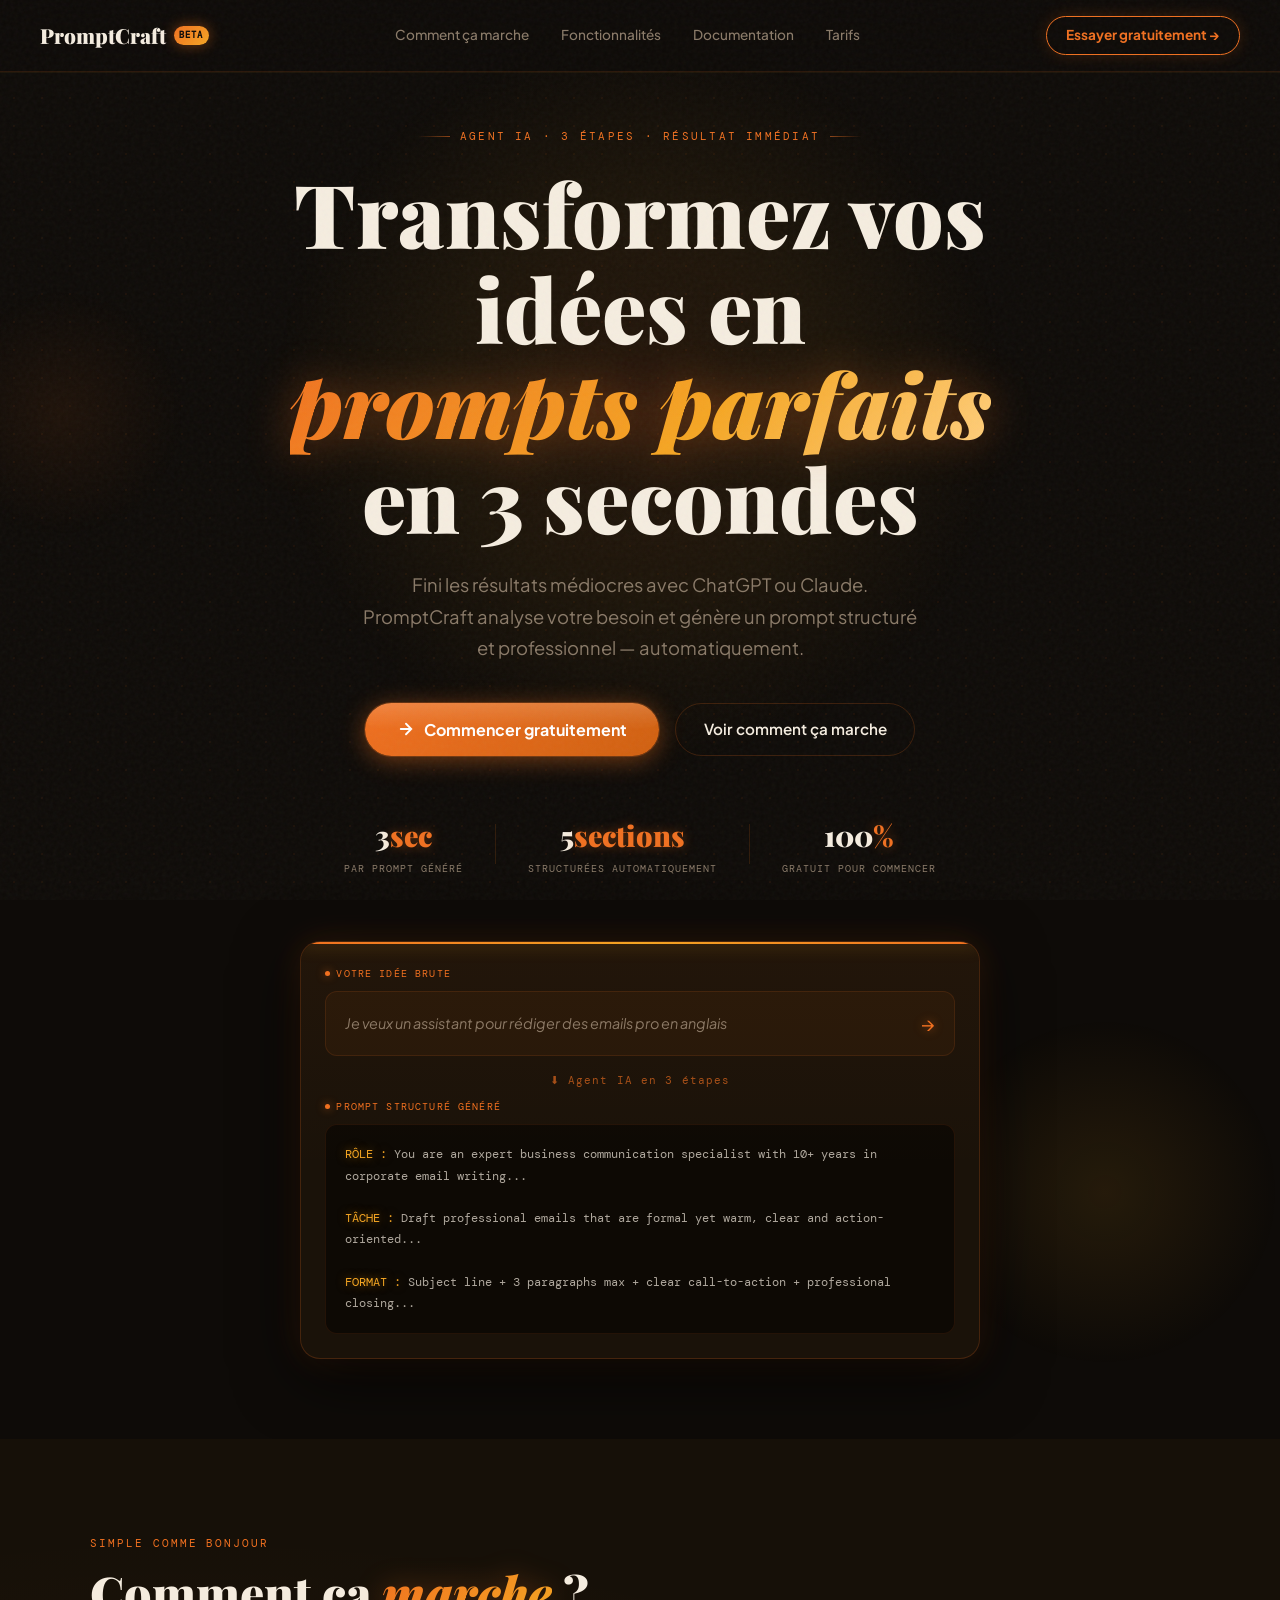
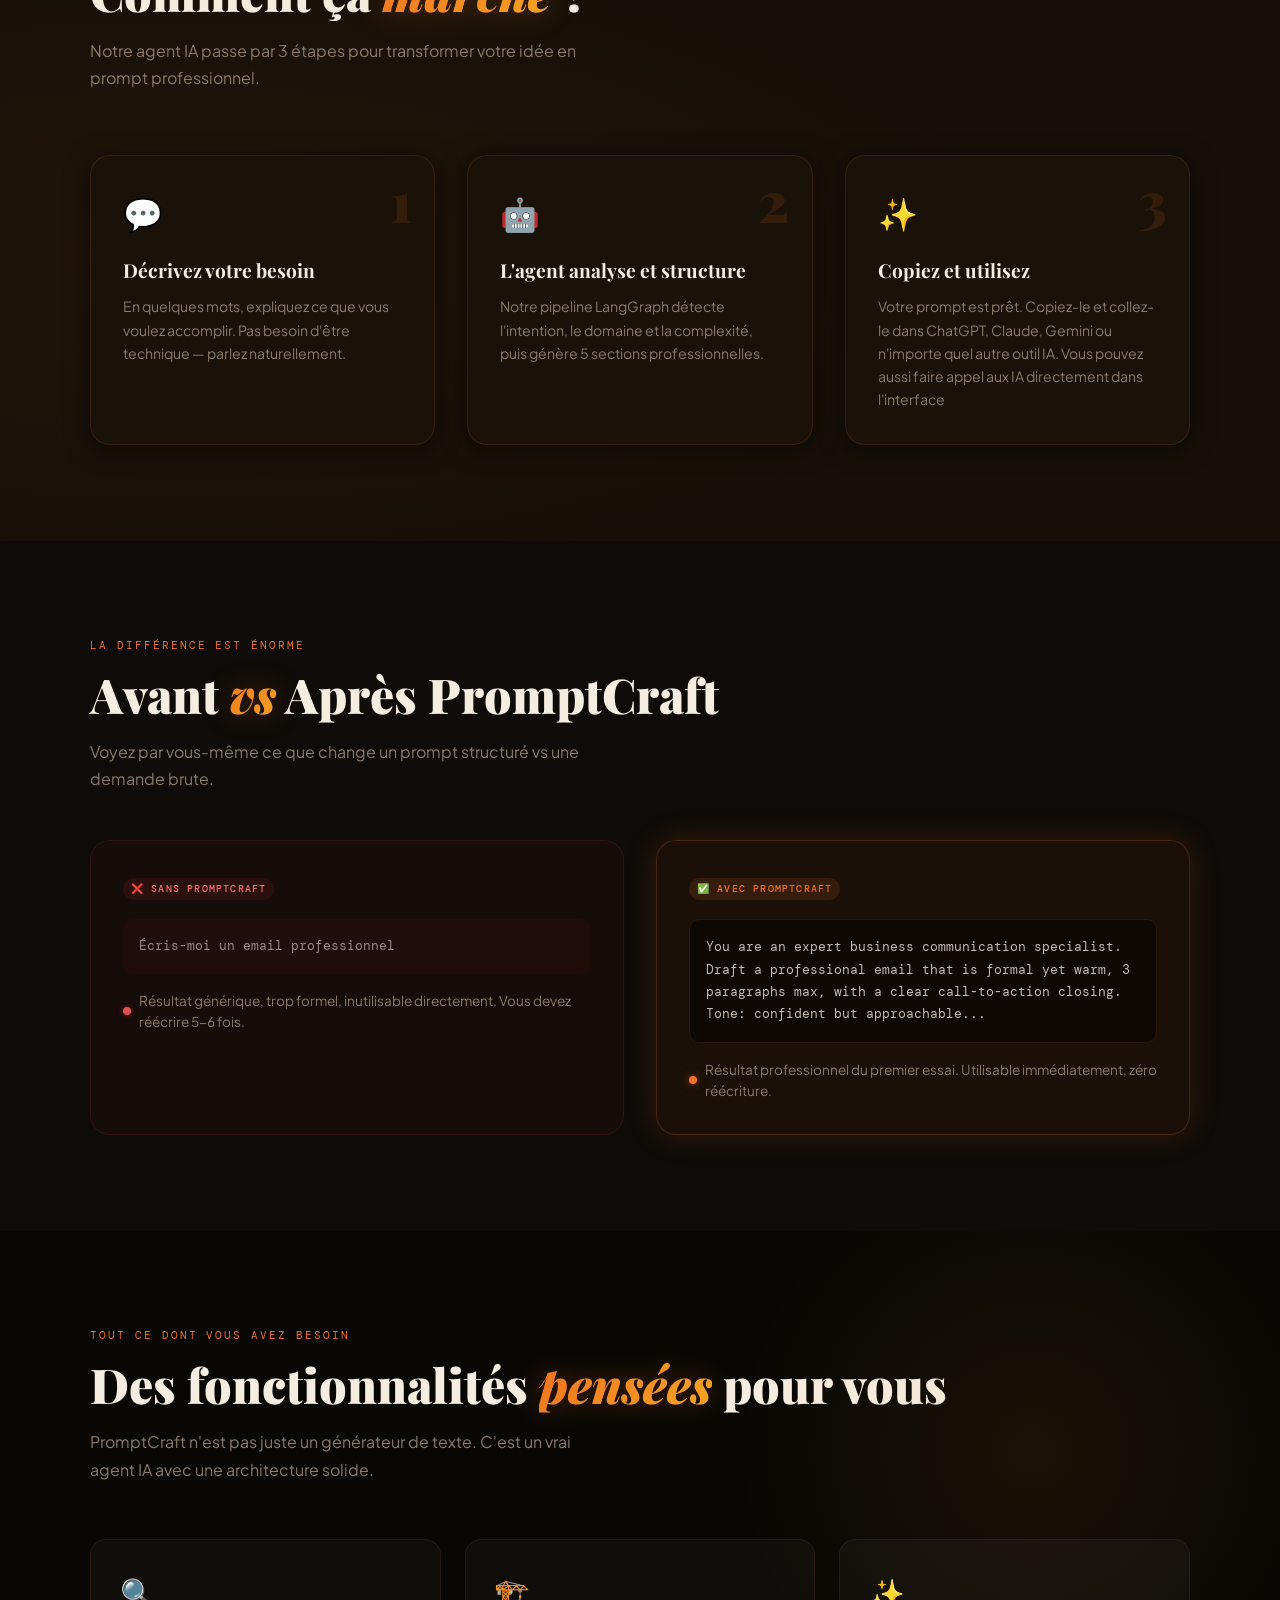
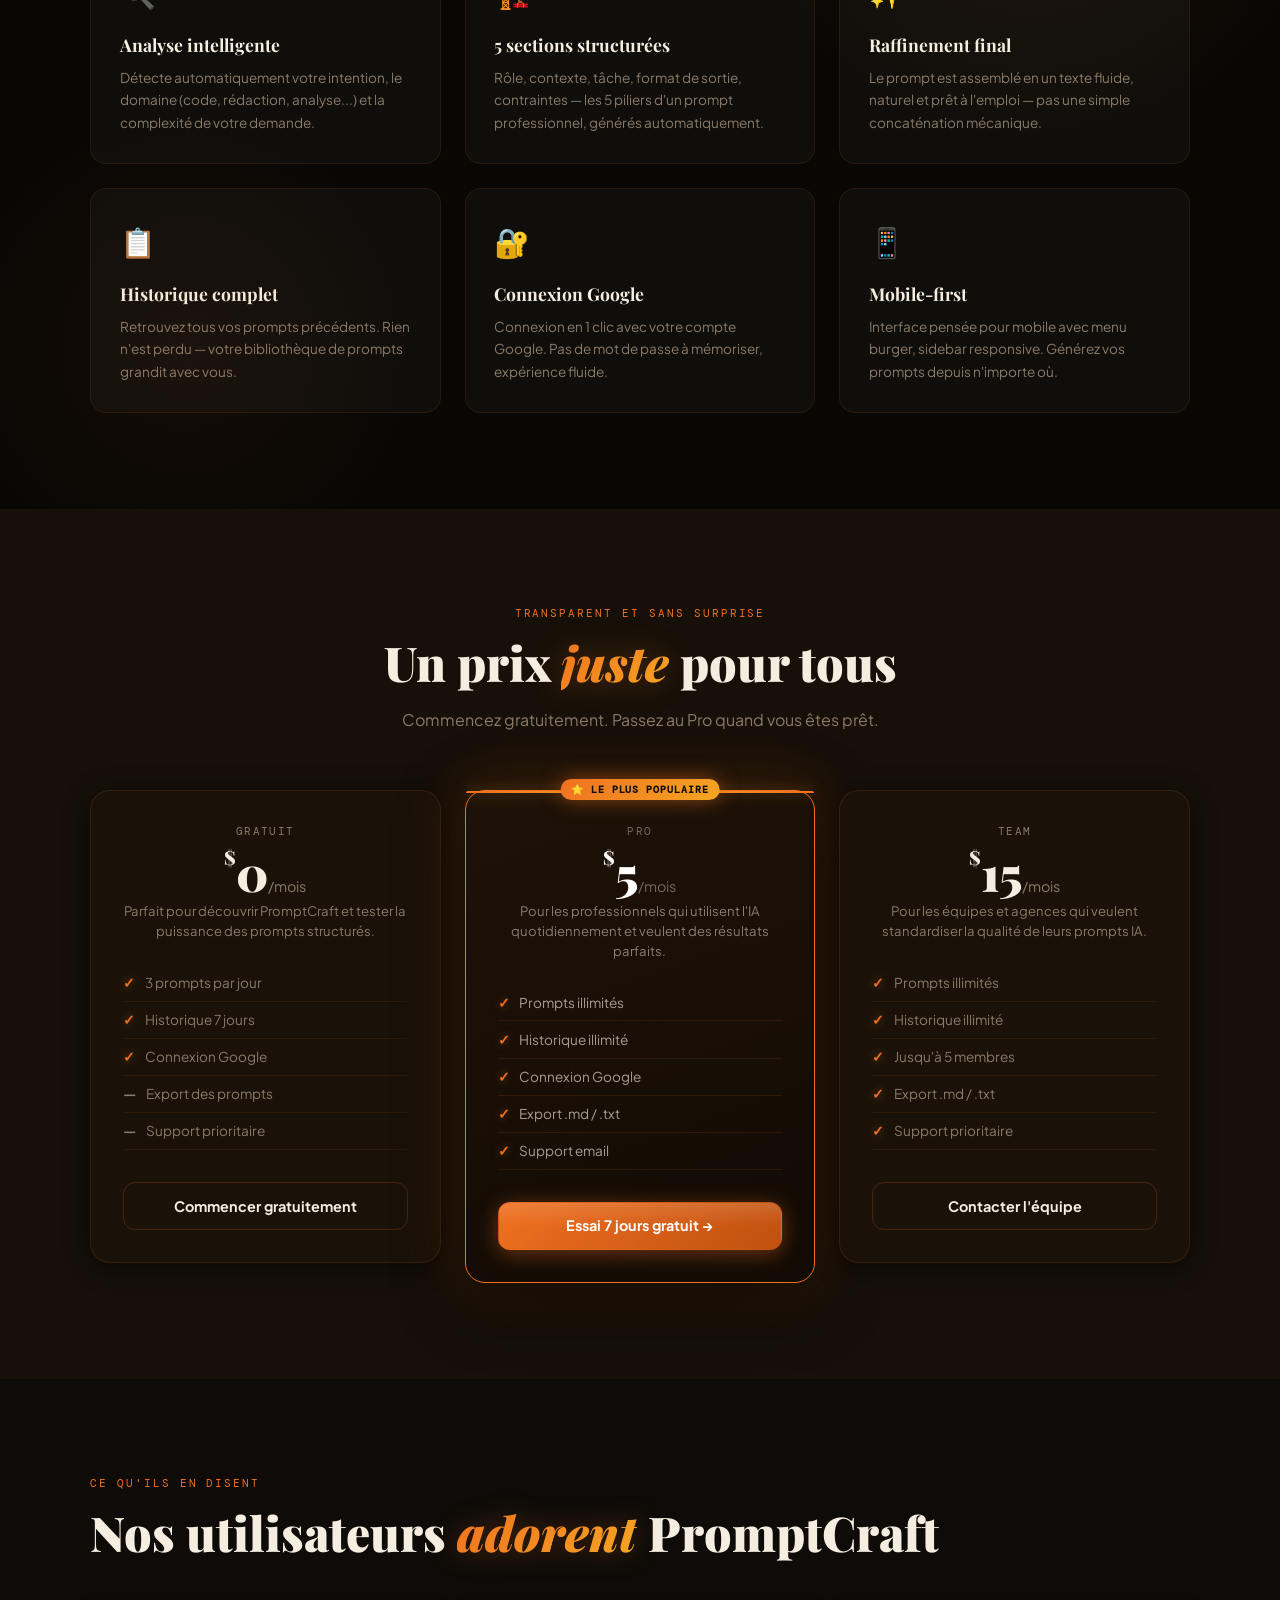
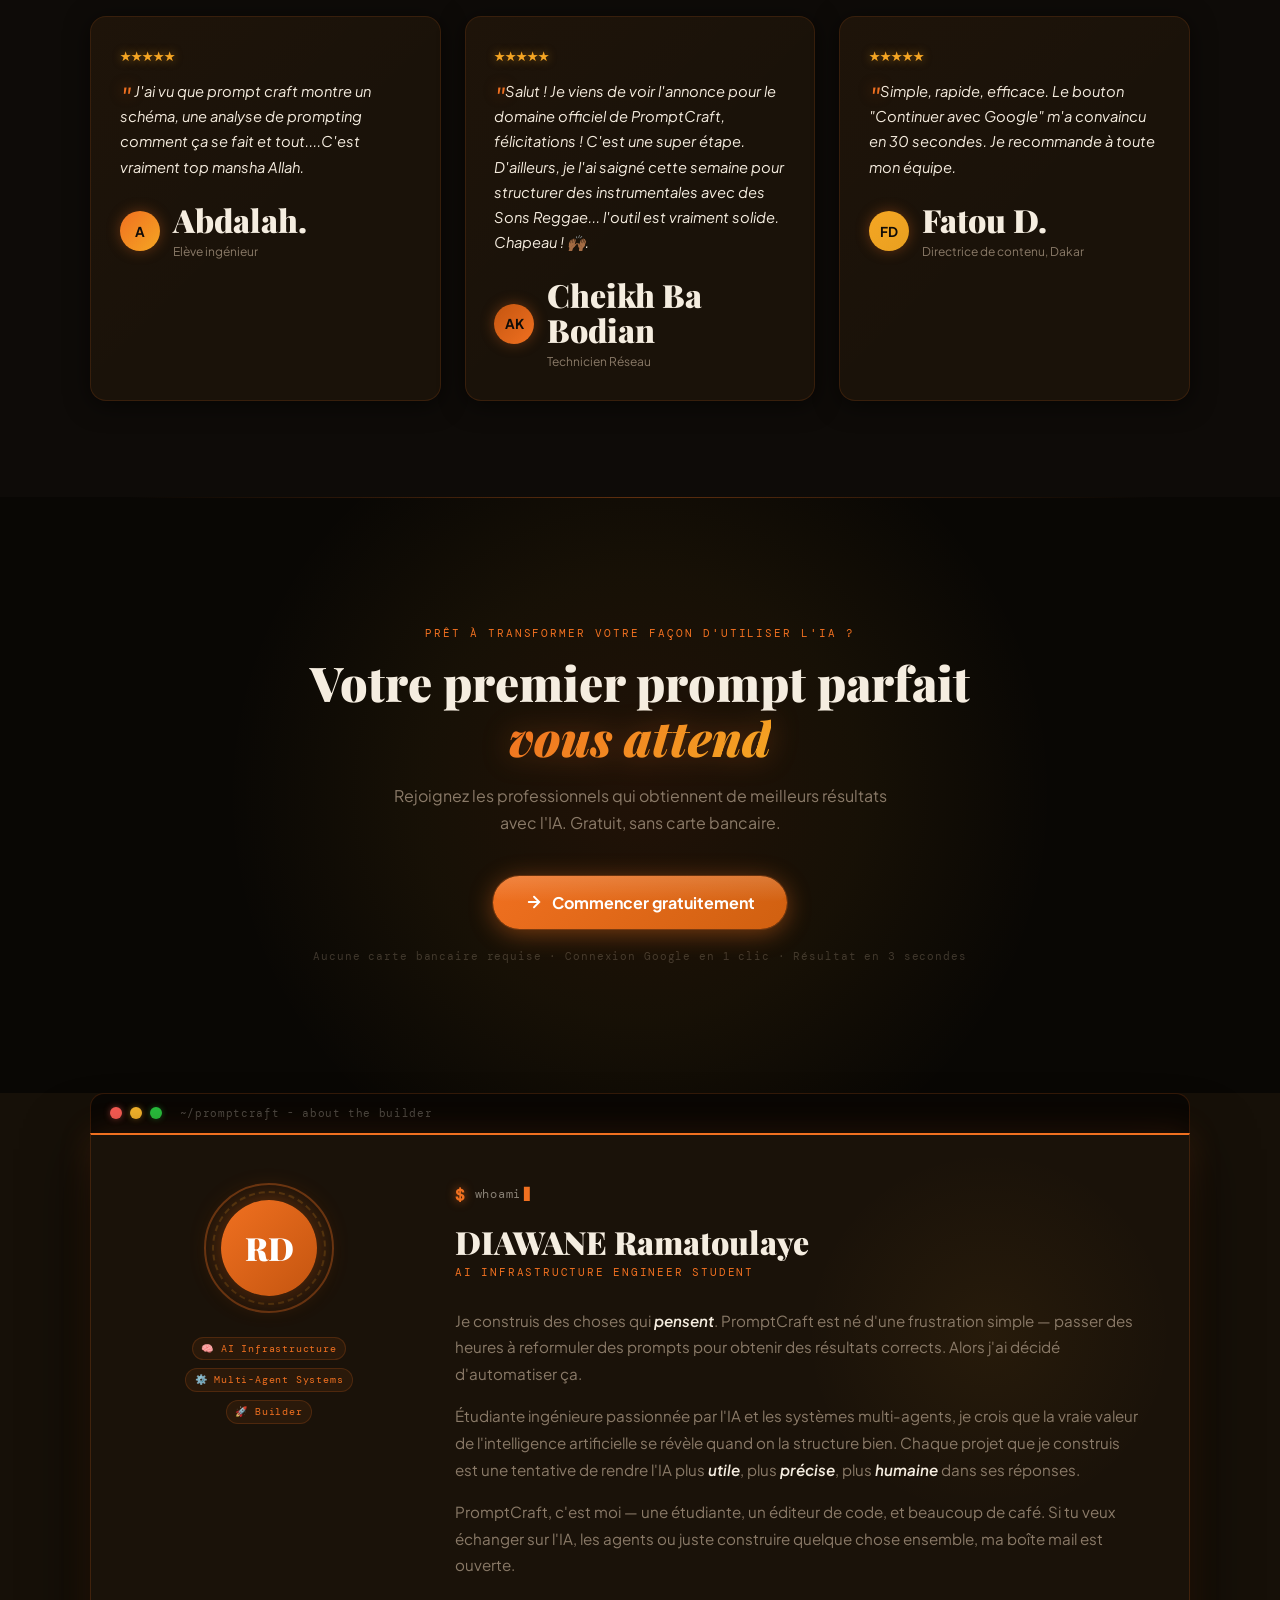
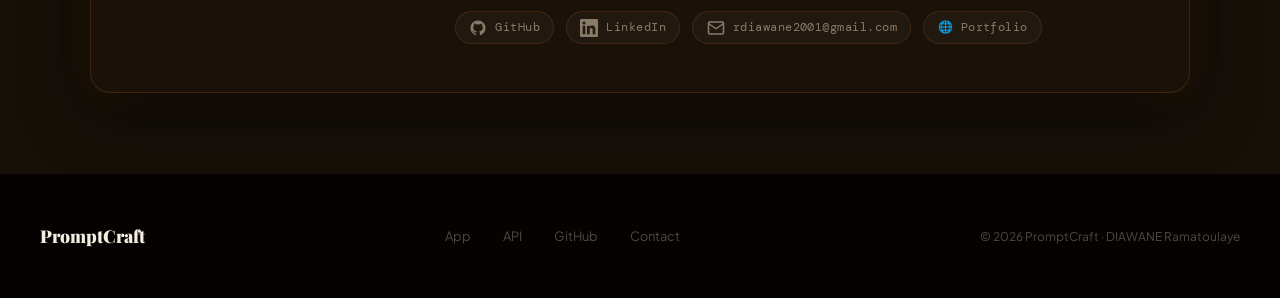
==== index.html @ fde4e548 "fix the bug" ====
<!DOCTYPE html>
<html lang="fr">
<head>
<meta charset="UTF-8">
<meta name="viewport" content="width=device-width, initial-scale=1.0">
<title>PromptCraft — Transformez vos idées en prompts parfaits</title>
<meta name="description" content="PromptCraft génère des prompts structurés et professionnels en 3 secondes. Fini les résultats médiocres avec l'IA.">
<link href="https://fonts.googleapis.com/css2?family=Playfair+Display:ital,wght@0,700;0,900;1,700&family=DM+Mono:wght@300;400;500&family=Plus+Jakarta+Sans:wght@400;500;600;700&display=swap" rel="stylesheet">
  <link rel="stylesheet" href="style.css">

</head>
<body>

<!--  NAV  -->
<nav>
  <a href="#" class="nav-logo">PromptCraft <span class="badge">beta</span></a>
  <div class="nav-links">
    <a href="#comment">Comment ça marche</a>
    <a href="#fonctionnalites">Fonctionnalités</a>
    <a href="#documentation">Documentation</a>
    <a href="#tarifs">Tarifs</a>
  </div>
  <a href="https://getpromptcraft.org" class="nav-cta" target="_blank">Essayer gratuitement →</a>
</nav>

<!-- HERO -->
<section class="hero">
  <div class="hero-orb"></div>
  <div class="hero-orb2"></div>
  <div class="hero-eyebrow">Agent IA · 3 étapes · Résultat immédiat</div>
  <h1>Transformez vos idées en<br><em>prompts parfaits</em><br>en 3 secondes</h1>
  <p class="hero-sub">Fini les résultats médiocres avec ChatGPT ou Claude. PromptCraft analyse votre besoin et génère un prompt structuré et professionnel — automatiquement.</p>
  <div class="hero-ctas">
    <a href="https://getpromptcraft.org" class="btn-primary" target="_blank">
      <svg viewBox="0 0 24 24" fill="none" stroke="currentColor" stroke-width="2.5" stroke-linecap="round"><path d="M5 12h14M12 5l7 7-7 7"/></svg>
      Commencer gratuitement
    </a>
    <a href="#comment" class="btn-secondary">Voir comment ça marche</a>
  </div>
  <div class="hero-stats">
    <div class="stat">
      <div class="stat-num">3<span>sec</span></div>
      <div class="stat-label">par prompt généré</div>
    </div>
    <div class="stat-divider"></div>
    <div class="stat">
      <div class="stat-num">5<span>sections</span></div>
      <div class="stat-label">structurées automatiquement</div>
    </div>
    <div class="stat-divider"></div>
    <div class="stat">
      <div class="stat-num">100<span>%</span></div>
      <div class="stat-label">gratuit pour commencer</div>
    </div>
  </div>
  <div class="hero-demo">
    <div class="demo-card">
      <div class="demo-label">Votre idée brute</div>
      <div class="demo-input">
        <span style="font-style:italic">Je veux un assistant pour rédiger des emails pro en anglais</span>
        <span style="color:var(--amber);font-size:1.2rem;text-shadow:0 0 10px rgba(240,112,32,.6)">→</span>
      </div>
      <div class="demo-arrow">⬇ Agent IA en 3 étapes</div>
      <div class="demo-label">Prompt structuré généré</div>
      <div class="demo-result">
        <span class="highlight">RÔLE :</span> You are an expert business communication specialist with 10+ years in corporate email writing...<br><br>
        <span class="highlight">TÂCHE :</span> Draft professional emails that are formal yet warm, clear and action-oriented...<br><br>
        <span class="highlight">FORMAT :</span> Subject line + 3 paragraphs max + clear call-to-action + professional closing...
      </div>
    </div>
  </div>
</section>

<!-- COMMENT ÇA MARCHE  -->
<section class="how-section" id="comment">
  <div class="container">
    <span class="section-eyebrow">Simple comme bonjour</span>
    <h2 class="section-title">Comment ça <em>marche</em> ?</h2>
    <p class="section-sub">Notre agent IA passe par 3 étapes pour transformer votre idée en prompt professionnel.</p>
    <div class="steps">
      <div class="step reveal">
        <div class="step-num">1</div>
        <div class="step-icon">💬</div>
        <div class="step-title">Décrivez votre besoin</div>
        <p class="step-desc">En quelques mots, expliquez ce que vous voulez accomplir. Pas besoin d'être technique — parlez naturellement.</p>
      </div>
      <div class="step reveal" style="transition-delay:.15s">
        <div class="step-num">2</div>
        <div class="step-icon">🤖</div>
        <div class="step-title">L'agent analyse et structure</div>
        <p class="step-desc">Notre pipeline LangGraph détecte l'intention, le domaine et la complexité, puis génère 5 sections professionnelles.</p>
      </div>
      <div class="step reveal" style="transition-delay:.3s">
        <div class="step-num">3</div>
        <div class="step-icon">✨</div>
        <div class="step-title">Copiez et utilisez</div>
        <p class="step-desc">Votre prompt est prêt. Copiez-le et collez-le dans ChatGPT, Claude, Gemini ou n'importe quel autre outil IA. Vous pouvez aussi faire appel aux IA directement dans l'interface</p>
      </div>
    </div>
  </div>
</section>

<!-- AVANT / APRÈS -->
<section class="compare-section">
  <div class="container">
    <span class="section-eyebrow">La différence est énorme</span>
    <h2 class="section-title">Avant <em>vs</em> Après PromptCraft</h2>
    <p class="section-sub">Voyez par vous-même ce que change un prompt structuré vs une demande brute.</p>
    <div class="compare-grid reveal">
      <div class="compare-card bad">
        <span class="compare-tag">❌ Sans PromptCraft</span>
        <div class="compare-prompt">Écris-moi un email professionnel</div>
        <div class="compare-result">Résultat générique, trop formel, inutilisable directement. Vous devez réécrire 5-6 fois.</div>
      </div>
      <div class="compare-card good">
        <span class="compare-tag">✅ Avec PromptCraft</span>
        <div class="compare-prompt">You are an expert business communication specialist. Draft a professional email that is formal yet warm, 3 paragraphs max, with a clear call-to-action closing. Tone: confident but approachable...</div>
        <div class="compare-result">Résultat professionnel du premier essai. Utilisable immédiatement, zéro réécriture.</div>
      </div>
    </div>
  </div>
</section>

<!-- FONCTIONNALITÉS -->
<section class="features-section" id="fonctionnalites">
  <div class="container">
    <span class="section-eyebrow">Tout ce dont vous avez besoin</span>
    <h2 class="section-title">Des fonctionnalités <em>pensées</em> pour vous</h2>
    <p class="section-sub">PromptCraft n'est pas juste un générateur de texte. C'est un vrai agent IA avec une architecture solide.</p>
    <div class="features-grid">
      <div class="feature-card reveal">
        <div class="feature-icon">🔍</div>
        <div class="feature-title">Analyse intelligente</div>
        <p class="feature-desc">Détecte automatiquement votre intention, le domaine (code, rédaction, analyse...) et la complexité de votre demande.</p>
      </div>
      <div class="feature-card reveal" style="transition-delay:.1s">
        <div class="feature-icon">🏗️</div>
        <div class="feature-title">5 sections structurées</div>
        <p class="feature-desc">Rôle, contexte, tâche, format de sortie, contraintes — les 5 piliers d'un prompt professionnel, générés automatiquement.</p>
      </div>
      <div class="feature-card reveal" style="transition-delay:.2s">
        <div class="feature-icon">✨</div>
        <div class="feature-title">Raffinement final</div>
        <p class="feature-desc">Le prompt est assemblé en un texte fluide, naturel et prêt à l'emploi — pas une simple concaténation mécanique.</p>
      </div>
      <div class="feature-card reveal" style="transition-delay:.3s">
        <div class="feature-icon">📋</div>
        <div class="feature-title">Historique complet</div>
        <p class="feature-desc">Retrouvez tous vos prompts précédents. Rien n'est perdu — votre bibliothèque de prompts grandit avec vous.</p>
      </div>
      <div class="feature-card reveal" style="transition-delay:.4s">
        <div class="feature-icon">🔐</div>
        <div class="feature-title">Connexion Google</div>
        <p class="feature-desc">Connexion en 1 clic avec votre compte Google. Pas de mot de passe à mémoriser, expérience fluide.</p>
      </div>
      <div class="feature-card reveal" style="transition-delay:.5s">
        <div class="feature-icon">📱</div>
        <div class="feature-title">Mobile-first</div>
        <p class="feature-desc">Interface pensée pour mobile avec menu burger, sidebar responsive. Générez vos prompts depuis n'importe où.</p>
      </div>
    </div>
  </div>
</section>

<!-- PRICING -->
<section class="pricing-section" id="tarifs">
  <div class="container" style="text-align:center">
    <span class="section-eyebrow">Transparent et sans surprise</span>
    <h2 class="section-title">Un prix <em>juste</em> pour tous</h2>
    <p class="section-sub" style="margin:0 auto 0">Commencez gratuitement. Passez au Pro quand vous êtes prêt.</p>
    <div class="pricing-grid">
      <div class="pricing-card reveal">
        <div class="pricing-plan">Gratuit</div>
        <div class="pricing-price"><sup>$</sup>0<span>/mois</span></div>
        <p class="pricing-desc">Parfait pour découvrir PromptCraft et tester la puissance des prompts structurés.</p>
        <ul class="pricing-features">
          <li>3 prompts par jour</li>
          <li>Historique 7 jours</li>
          <li>Connexion Google</li>
          <li class="no">Export des prompts</li>
          <li class="no">Support prioritaire</li>
        </ul>
        <a href="https://getpromptcraft.org" class="pricing-btn" target="_blank">Commencer gratuitement</a>
      </div>
      <div class="pricing-card featured reveal" style="transition-delay:.15s">
        <div class="pricing-badge">⭐ Le plus populaire</div>
        <div class="pricing-plan">Pro</div>
        <div class="pricing-price"><sup>$</sup>5<span>/mois</span></div>
        <p class="pricing-desc">Pour les professionnels qui utilisent l'IA quotidiennement et veulent des résultats parfaits.</p>
        <ul class="pricing-features">
          <li>Prompts illimités</li>
          <li>Historique illimité</li>
          <li>Connexion Google</li>
          <li>Export .md / .txt</li>
          <li>Support email</li>
        </ul>
        <a href="https://getpromptcraft.org" class="pricing-btn featured-btn" target="_blank">Essai 7 jours gratuit →</a>
      </div>
      <div class="pricing-card reveal" style="transition-delay:.3s">
        <div class="pricing-plan">Team</div>
        <div class="pricing-price"><sup>$</sup>15<span>/mois</span></div>
        <p class="pricing-desc">Pour les équipes et agences qui veulent standardiser la qualité de leurs prompts IA.</p>
        <ul class="pricing-features">
          <li>Prompts illimités</li>
          <li>Historique illimité</li>
          <li>Jusqu'à 5 membres</li>
          <li>Export .md / .txt</li>
          <li>Support prioritaire</li>
        </ul>
        <a href="https://getpromptcraft.org" class="pricing-btn" target="_blank">Contacter l'équipe</a>
      </div>
    </div>
  </div>
</section>

<!-- TÉMOIGNAGES -->
<section class="testimonials-section">
  <div class="container">
    <span class="section-eyebrow">Ce qu'ils en disent</span>
    <h2 class="section-title">Nos utilisateurs <em>adorent</em> PromptCraft</h2>
    <div class="testimonials-grid">
      <div class="testimonial-card reveal">
        <div class="stars">★★★★★</div>
        <p class="testimonial-quote"> J'ai vu que prompt craft montre un schéma, une analyse de prompting comment ça se fait et tout....C'est vraiment top mansha Allah.</p>
        <div class="testimonial-author">
          <div class="author-avatar" style="background:linear-gradient(135deg,var(--amber),var(--gold))">A</div>
          <div>
            <div class="author-name">Abdalah.</div>
            <div class="author-role">Elève ingénieur</div>
          </div>
        </div>
      </div>
      <div class="testimonial-card reveal" style="transition-delay:.15s">
        <div class="stars">★★★★★</div>
        <p class="testimonial-quote">Salut ! Je viens de voir l'annonce pour le domaine officiel de PromptCraft, félicitations ! C'est une super étape. D'ailleurs, je l'ai saigné cette semaine pour structurer des instrumentales avec des Sons Reggae... l'outil est vraiment solide. Chapeau ! 🙌🏾.</p>
        <div class="testimonial-author">
          <div class="author-avatar" style="background:linear-gradient(135deg,#c45510,var(--amber))">AK</div>
          <div>
            <div class="author-name">Cheikh Ba Bodian</div>
            <div class="author-role">Technicien Réseau </div>
          </div>
        </div>
      </div>
      <div class="testimonial-card reveal" style="transition-delay:.3s">
        <div class="stars">★★★★★</div>
        <p class="testimonial-quote">Simple, rapide, efficace. Le bouton "Continuer avec Google" m'a convaincu en 30 secondes. Je recommande à toute mon équipe.</p>
        <div class="testimonial-author">
          <div class="author-avatar" style="background:linear-gradient(135deg,var(--gold),#e8a020)">FD</div>
          <div>
            <div class="author-name">Fatou D.</div>
            <div class="author-role">Directrice de contenu, Dakar</div>
          </div>
        </div>
      </div>
    </div>
  </div>
</section>

<!-- CTA FINAL -->
<section class="cta-section">
  <div class="container" style="position:relative;z-index:1">
    <span class="section-eyebrow">Prêt à transformer votre façon d'utiliser l'IA ?</span>
    <h2 class="section-title">Votre premier prompt parfait<br><em>vous attend</em></h2>
    <p class="section-sub">Rejoignez les professionnels qui obtiennent de meilleurs résultats avec l'IA. Gratuit, sans carte bancaire.</p>
    <div class="hero-ctas">
      <a href="https://getpromptcraft.org" class="btn-primary" target="_blank">
        <svg viewBox="0 0 24 24" fill="none" stroke="currentColor" stroke-width="2.5" stroke-linecap="round" width="18" height="18"><path d="M5 12h14M12 5l7 7-7 7"/></svg>
        Commencer gratuitement
      </a>
    </div>
    <p class="cta-note">Aucune carte bancaire requise · Connexion Google en 1 clic · Résultat en 3 secondes</p>
  </div>
</section>


<!-- AUTEUR -->
<section class="author-section">
  <div class="container">
    <div class="author-terminal-header">
      <span class="terminal-dot red"></span>
      <span class="terminal-dot yellow"></span>
      <span class="terminal-dot green"></span>
      <span class="terminal-title">~/promptcraft - about the builder</span>
    </div>
    <div class="author-inner reveal">

      <!-- Avatar & identité -->
      <div class="author-left">
        <div class="author-avatar-wrap">
          <div class="author-avatar-ring"></div>
          <div class="author-avatar-ring ring2"></div>
          <div class="author-initials">RD</div>
        </div>
        <div class="author-badge-row">
          <span class="author-chip">🧠 AI Infrastructure</span>
          <span class="author-chip">⚙️ Multi-Agent Systems</span>
          <span class="author-chip">🚀 Builder</span>
        </div>
      </div>

      <!-- Bio -->
      <div class="author-right">
        <div class="author-prompt-line">
          <span class="prompt-sym">$</span>
          <span class="prompt-cmd">whoami</span>
        </div>
        <h2 class="author-name">DIAWANE Ramatoulaye</h2>
        <p class="author-role-label">AI Infrastructure Engineer Student</p>

        <p class="author-bio">
          Je construis des choses qui <em>pensent</em>. PromptCraft est né d'une frustration simple — 
          passer des heures à reformuler des prompts pour obtenir des résultats corrects. 
          Alors j'ai décidé d'automatiser ça.
        </p>
        <p class="author-bio">
          Étudiante ingénieure passionnée par l'IA et les systèmes multi-agents, je crois 
          que la vraie valeur de l'intelligence artificielle se révèle quand on la structure bien. 
          Chaque projet que je construis est une tentative de rendre l'IA plus <em>utile</em>, 
          plus <em>précise</em>, plus <em>humaine</em> dans ses réponses.
        </p>
        <p class="author-bio last">
          PromptCraft, c'est moi — une étudiante, un éditeur de code, et beaucoup de café. 
          Si tu veux échanger sur l'IA, les agents ou juste construire quelque chose ensemble, 
          ma boîte mail est ouverte.
        </p>

        <!-- Liens -->
        <div class="author-links">
          <a href="https://github.com/Ramadiaw12" target="_blank" class="author-link">
            <svg viewBox="0 0 24 24" fill="currentColor" width="18" height="18"><path d="M12 2C6.477 2 2 6.477 2 12c0 4.418 2.865 8.167 6.839 9.49.5.092.682-.217.682-.482 0-.237-.009-.868-.013-1.703-2.782.604-3.369-1.34-3.369-1.34-.454-1.156-1.11-1.463-1.11-1.463-.908-.62.069-.608.069-.608 1.003.07 1.531 1.03 1.531 1.03.892 1.529 2.341 1.087 2.91.831.092-.647.35-1.088.636-1.338-2.22-.253-4.555-1.11-4.555-4.943 0-1.091.39-1.984 1.029-2.683-.103-.253-.446-1.27.098-2.647 0 0 .84-.269 2.75 1.025A9.578 9.578 0 0112 6.836c.85.004 1.705.114 2.504.336 1.909-1.294 2.747-1.025 2.747-1.025.546 1.377.202 2.394.1 2.647.64.699 1.028 1.592 1.028 2.683 0 3.842-2.339 4.687-4.566 4.935.359.309.678.919.678 1.852 0 1.336-.012 2.415-.012 2.741 0 .267.18.578.688.48C19.138 20.163 22 16.418 22 12c0-5.523-4.477-10-10-10z"/></svg>
            GitHub
          </a>
          <a href="https://www.linkedin.com/in/ramatoulaye-diawane" target="_blank" class="author-link">
            <svg viewBox="0 0 24 24" fill="currentColor" width="18" height="18"><path d="M20.447 20.452h-3.554v-5.569c0-1.328-.027-3.037-1.852-3.037-1.853 0-2.136 1.445-2.136 2.939v5.667H9.351V9h3.414v1.561h.046c.477-.9 1.637-1.85 3.37-1.85 3.601 0 4.267 2.37 4.267 5.455v6.286zM5.337 7.433a2.062 2.062 0 01-2.063-2.065 2.064 2.064 0 112.063 2.065zm1.782 13.019H3.555V9h3.564v11.452zM22.225 0H1.771C.792 0 0 .774 0 1.729v20.542C0 23.227.792 24 1.771 24h20.451C23.2 24 24 23.227 24 22.271V1.729C24 .774 23.2 0 22.222 0h.003z"/></svg>
            LinkedIn
          </a>
          <a href="mailto:rdiawane2001@gmail.com" class="author-link">
            <svg viewBox="0 0 24 24" fill="none" stroke="currentColor" stroke-width="2" stroke-linecap="round" stroke-linejoin="round" width="18" height="18"><path d="M4 4h16c1.1 0 2 .9 2 2v12c0 1.1-.9 2-2 2H4c-1.1 0-2-.9-2-2V6c0-1.1.9-2 2-2z"/><polyline points="22,6 12,13 2,6"/></svg>
            rdiawane2001@gmail.com
          </a>
            <a href="https://superrama.netlify.app" target="_blank" class="author-link">
              🌐 Portfolio
            </a>
        </div>
      </div>

    </div>
  </div>
</section>



<!-- FOOTER -->
<footer>
  <div class="footer-logo">PromptCraft</div>
  <div class="footer-links">
    <a href="https://getpromptcraft.org">App</a>
    <a href="">API</a>
    <a href="https://github.com/Ramadiaw12" target="_blank">GitHub</a>
    <a href="mailto:superrama86@gmail.com">Contact</a>
  </div>
  <div class="footer-copy">© 2026 PromptCraft · DIAWANE Ramatoulaye</div>
</footer>

<script src="app.js"></script>
</body>
</html>
---- style.css ----
/* 
   RESET & ROOT  DARK AMBER BRILLIANT
 */
*, *::before, *::after { box-sizing: border-box; margin: 0; padding: 0; }
:root {
  /*  Fonds sombres chauds  */
  --ink:        #f5ede0;            /* texte principal blanc cassé chaud */
  --cream:      #0e0b08;            /* fond principal noir chaud profond */
  --warm:       #161008;            /* fond secondaire brun-noir */
  --card:       #1a1209;            /* cartes brun-noir éclairé */

  /* Amber brillant */
  --amber:      #f07020;            /* orange amber vif */
  --amber-dk:   #c45510;            /* amber foncé hover */
  --amber-lt:   rgba(240,112,32,.09); /* fond amber teinté */
  --gold:       #f5a623;            /* or chaud */
  --gold-lt:    rgba(245,166,35,.08);

  /* Autres accents */
  --teal:       #1ab8b8;
  --blue:       #5b9bd5;
  --muted:      #8a7a68;            /* texte secondaire brun clair */
  --border:     rgba(240,112,32,.14);
  --border-sub: rgba(245,166,35,.08);

  /* Shadows & glows */
  --shadow:     0 4px 24px rgba(0,0,0,.55);
  --shadow-lg:  0 16px 64px rgba(0,0,0,.75);
  --glow:       0 0 32px rgba(240,112,32,.18);
  --glow-lg:    0 0 64px rgba(240,112,32,.28);
  --glow-gold:  0 0 24px rgba(245,166,35,.25);
}

html { scroll-behavior: smooth; }

body {
  background: var(--cream);
  color: var(--ink);
  font-family: 'Plus Jakarta Sans', sans-serif;
  line-height: 1.6;
  overflow-x: hidden;
}

/* Grain overlay */
body::after {
  content: '';
  position: fixed; inset: 0;
  background-image: url("data:image/svg+xml,%3Csvg viewBox='0 0 256 256' xmlns='http://www.w3.org/2000/svg'%3E%3Cfilter id='n'%3E%3CfeTurbulence type='fractalNoise' baseFrequency='.9' numOctaves='4'/%3E%3C/filter%3E%3Crect width='100%25' height='100%25' filter='url(%23n)' opacity='.04'/%3E%3C/svg%3E");
  pointer-events: none; z-index: 9999;
}

/* Grille de points subtile amber */
body::before {
  content: '';
  position: fixed; inset: 0;
  background-image: radial-gradient(rgba(240,112,32,.06) 1px, transparent 1px);
  background-size: 28px 28px;
  pointer-events: none; z-index: 0;
}

/* 
   NAV
 */
nav {
  position: fixed; top: 0; left: 0; right: 0; z-index: 100;
  display: flex; align-items: center; justify-content: space-between;
  padding: 1rem 2.5rem;
  background: rgba(14,11,8,.88);
  backdrop-filter: blur(20px);
  border-bottom: 1px solid rgba(240,112,32,.12);
  box-shadow: 0 1px 0 rgba(245,166,35,.06);
}

.nav-logo {
  font-family: 'Playfair Display', serif;
  font-size: 1.3rem; font-weight: 900;
  color: var(--ink); text-decoration: none;
  display: flex; align-items: center; gap: .5rem;
}
.nav-logo .badge {
  font-family: 'DM Mono', monospace;
  font-size: .55rem; letter-spacing: .12em; text-transform: uppercase;
  background: linear-gradient(135deg, var(--amber), var(--gold));
  color: #0e0b08;
  padding: .25em .6em; border-radius: 100px;
  box-shadow: 0 0 14px rgba(240,112,32,.45);
  font-weight: 700;
}

.nav-links { display: flex; align-items: center; gap: 2rem; }
.nav-links a {
  font-size: .85rem; color: var(--muted); text-decoration: none;
  transition: color .18s; font-weight: 500;
}
.nav-links a:hover { color: var(--amber); }

.nav-cta {
  background: transparent;
  border: 1.5px solid var(--amber);
  color: var(--amber);
  font-family: 'Plus Jakarta Sans', sans-serif;
  font-size: .85rem; font-weight: 700;
  padding: .55em 1.4em; border-radius: 100px;
  text-decoration: none; transition: all .2s;
  box-shadow: 0 0 16px rgba(240,112,32,.18);
}
.nav-cta:hover {
  background: var(--amber); color: #0e0b08;
  box-shadow: 0 0 28px rgba(240,112,32,.5);
  transform: translateY(-1px);
}

/* 
   HERO
 */
.hero {
  min-height: 100vh;
  display: flex; flex-direction: column;
  align-items: center; justify-content: center;
  padding: 8rem 2rem 5rem;
  text-align: center;
  position: relative; overflow: hidden;
}

/* Grand halo amber central */
.hero::before {
  content: '';
  position: absolute;
  width: 800px; height: 800px;
  background: radial-gradient(circle,
    rgba(240,112,32,.1) 0%,
    rgba(245,166,35,.06) 35%,
    transparent 65%);
  top: 0%; left: 50%; transform: translateX(-50%);
  border-radius: 50%;
  animation: pulse 5s ease-in-out infinite;
  pointer-events: none;
}

/* Orbe gold en coin bas droit */
.hero-orb {
  position: absolute;
  width: 350px; height: 350px;
  background: radial-gradient(circle, rgba(245,166,35,.1) 0%, transparent 70%);
  bottom: 5%; right: 0%;
  border-radius: 50%;
  pointer-events: none;
  animation: float 8s ease-in-out infinite;
}
/* Orbe amber gauche */
.hero-orb2 {
  position: absolute;
  width: 250px; height: 250px;
  background: radial-gradient(circle, rgba(240,112,32,.07) 0%, transparent 70%);
  top: 20%; left: -5%;
  border-radius: 50%;
  pointer-events: none;
  animation: float 6s ease-in-out infinite reverse;
}

@keyframes pulse {
  0%, 100% { transform: translateX(-50%) scale(1); opacity: .7; }
  50% { transform: translateX(-50%) scale(1.1); opacity: 1; }
}
@keyframes float {
  0%, 100% { transform: translateY(0); }
  50% { transform: translateY(-18px); }
}

.hero-eyebrow {
  font-family: 'DM Mono', monospace;
  font-size: .7rem; letter-spacing: .2em; text-transform: uppercase;
  color: var(--amber); margin-bottom: 1.2rem;
  display: flex; align-items: center; justify-content: center; gap: .6rem;
  animation: fadeUp .8s ease both;
  position: relative; z-index: 1;
}
.hero-eyebrow::before, .hero-eyebrow::after {
  content: ''; width: 32px; height: 1px;
  background: linear-gradient(90deg, transparent, var(--amber)); opacity: .55;
}
.hero-eyebrow::after {
  background: linear-gradient(90deg, var(--amber), transparent);
}

.hero h1 {
  font-family: 'Playfair Display', serif;
  font-size: clamp(2.8rem, 7vw, 5.5rem);
  font-weight: 900; line-height: 1.08;
  color: var(--ink); margin-bottom: 1.5rem;
  max-width: 900px;
  animation: fadeUp .8s .1s ease both;
  position: relative; z-index: 1;
}
.hero h1 em {
  font-style: italic;
  background: linear-gradient(135deg, var(--amber) 0%, var(--gold) 60%, #ffd080 100%);
  -webkit-background-clip: text;
  -webkit-text-fill-color: transparent;
  background-clip: text;
  filter: drop-shadow(0 0 22px rgba(240,112,32,.4));
  position: relative;
}

.hero-sub {
  font-size: 1.15rem; color: var(--muted);
  max-width: 560px; margin: 0 auto 2.5rem;
  line-height: 1.7;
  animation: fadeUp .8s .2s ease both;
  position: relative; z-index: 1;
}

.hero-ctas {
  display: flex; align-items: center; justify-content: center;
  gap: 1rem; flex-wrap: wrap;
  animation: fadeUp .8s .3s ease both;
  position: relative; z-index: 1;
}

.btn-primary {
  display: inline-flex; align-items: center; gap: .6rem;
  background: linear-gradient(135deg, var(--amber) 0%, #d06010 100%);
  color: #fff;
  font-family: 'Plus Jakarta Sans', sans-serif;
  font-size: 1rem; font-weight: 700;
  padding: .85em 2em; border-radius: 100px;
  text-decoration: none;
  box-shadow: 0 4px 24px rgba(240,112,32,.45), 0 0 0 1px rgba(240,112,32,.25);
  transition: all .22s;
  position: relative; overflow: hidden;
}
/* reflet interne */
.btn-primary::after {
  content: '';
  position: absolute; top: 0; left: 0; right: 0; height: 50%;
  background: linear-gradient(180deg, rgba(255,255,255,.15), transparent);
  border-radius: inherit; pointer-events: none;
}
.btn-primary:hover {
  background: linear-gradient(135deg, #ff8030 0%, var(--amber) 100%);
  transform: translateY(-2px);
  box-shadow: 0 8px 36px rgba(240,112,32,.6), 0 0 0 1px rgba(240,112,32,.4);
}
.btn-primary svg { width: 18px; height: 18px; position: relative; z-index: 1; }

.btn-secondary {
  display: inline-flex; align-items: center; gap: .5rem;
  background: transparent; color: var(--ink);
  font-size: .95rem; font-weight: 600;
  padding: .85em 1.8em; border-radius: 100px;
  text-decoration: none;
  border: 1.5px solid rgba(240,112,32,.2);
  transition: all .22s;
}
.btn-secondary:hover {
  border-color: rgba(240,112,32,.5);
  background: var(--amber-lt);
  color: var(--amber);
}

.hero-stats {
  display: flex; align-items: center; gap: 2rem;
  margin-top: 3.5rem; flex-wrap: wrap; justify-content: center;
  animation: fadeUp .8s .4s ease both;
  position: relative; z-index: 1;
}
.stat { display: flex; flex-direction: column; align-items: center; gap: .2rem; }
.stat-num {
  font-family: 'Playfair Display', serif;
  font-size: 1.8rem; font-weight: 900; color: var(--ink);
}
.stat-num span { color: var(--amber); text-shadow: 0 0 12px rgba(240,112,32,.4); }
.stat-label {
  font-family: 'DM Mono', monospace;
  font-size: .62rem; letter-spacing: .1em; text-transform: uppercase;
  color: var(--muted);
}
.stat-divider { width: 1px; height: 40px; background: rgba(240,112,32,.15); }

/* Demo card */
.hero-demo {
  margin-top: 4rem; width: 100%; max-width: 680px;
  animation: fadeUp .8s .5s ease both;
  position: relative; z-index: 1;
}
.demo-card {
  background: var(--card);
  border: 1px solid rgba(240,112,32,.2);
  border-radius: 20px; padding: 1.5rem;
  box-shadow: var(--shadow-lg), var(--glow);
  text-align: left; position: relative; overflow: hidden;
}
/* barre top brillante */
.demo-card::before {
  content: ''; position: absolute; top: 0; left: 0; right: 0; height: 2px;
  background: linear-gradient(90deg, var(--amber), var(--gold), var(--amber));
  box-shadow: 0 0 16px rgba(245,166,35,.7);
}
/* reflet interne haut */
.demo-card::after {
  content: '';
  position: absolute; top: 0; left: 0; right: 0; height: 55%;
  background: linear-gradient(180deg, rgba(240,112,32,.04) 0%, transparent 100%);
  border-radius: 20px 20px 0 0; pointer-events: none;
}

.demo-input {
  background: rgba(240,112,32,.05);
  border: 1.5px solid rgba(240,112,32,.12);
  border-radius: 12px; padding: 1rem 1.2rem;
  font-family: 'Plus Jakarta Sans', sans-serif; font-size: .9rem;
  color: var(--muted); margin-bottom: 1rem;
  display: flex; align-items: center; justify-content: space-between;
}
.demo-label {
  font-family: 'DM Mono', monospace; font-size: .6rem;
  letter-spacing: .12em; text-transform: uppercase;
  color: var(--amber); margin-bottom: .6rem;
  display: flex; align-items: center; gap: .4rem;
}
.demo-label::before {
  content: ''; width: 5px; height: 5px; border-radius: 50%;
  background: var(--amber);
  box-shadow: 0 0 8px rgba(240,112,32,.7);
}
.demo-result {
  background: rgba(0,0,0,.5);
  border: 1px solid rgba(240,112,32,.1);
  border-radius: 12px; padding: 1.2rem;
  font-family: 'DM Mono', monospace; font-size: .78rem;
  color: rgba(245,237,224,.7); line-height: 1.7;
}
.demo-result .highlight { color: var(--gold); text-shadow: 0 0 10px rgba(245,166,35,.5); }
.demo-arrow {
  display: flex; align-items: center; justify-content: center;
  margin: .6rem 0;
  font-family: 'DM Mono', monospace; font-size: .7rem; letter-spacing: .1em;
  color: var(--amber); opacity: .65;
}

/* 
   SECTIONS GÉNÉRALES
 */
section { padding: 6rem 2rem; position: relative; z-index: 1; }
.container { max-width: 1100px; margin: 0 auto; }

.section-eyebrow {
  font-family: 'DM Mono', monospace; font-size: .68rem;
  letter-spacing: .18em; text-transform: uppercase;
  color: var(--amber); margin-bottom: .8rem; display: block;
}
.section-title {
  font-family: 'Playfair Display', serif;
  font-size: clamp(2rem, 4vw, 3rem); font-weight: 900;
  color: var(--ink); line-height: 1.15; margin-bottom: 1rem;
}
.section-title em {
  font-style: italic;
  background: linear-gradient(135deg, var(--amber), var(--gold));
  -webkit-background-clip: text; -webkit-text-fill-color: transparent;
  background-clip: text;
  filter: drop-shadow(0 0 14px rgba(240,112,32,.3));
}
.section-sub { font-size: 1rem; color: var(--muted); max-width: 520px; line-height: 1.7; }

/* 
   COMMENT ÇA MARCHE
 */
.how-section { background: var(--warm); }
.how-section::before {
  content: '';
  position: absolute; inset: 0;
  background: radial-gradient(ellipse at 15% 60%, rgba(240,112,32,.05) 0%, transparent 55%);
  pointer-events: none;
}
.steps { display: grid; grid-template-columns: repeat(3, 1fr); gap: 2rem; margin-top: 4rem; }
.step {
  background: var(--card);
  border: 1px solid var(--border);
  border-radius: 20px; padding: 2rem;
  box-shadow: var(--shadow);
  position: relative; overflow: hidden;
  transition: transform .22s, box-shadow .22s, border-color .22s;
}
.step::after {
  content: '';
  position: absolute; top: 0; left: 0; right: 0; height: 1px;
  background: linear-gradient(90deg, transparent, rgba(240,112,32,.4), transparent);
  opacity: 0; transition: opacity .22s;
}
.step:hover {
  transform: translateY(-4px);
  box-shadow: var(--shadow-lg), var(--glow);
  border-color: rgba(240,112,32,.3);
}
.step:hover::after { opacity: 1; }
.step-num {
  font-family: 'Playfair Display', serif;
  font-size: 3.5rem; font-weight: 900;
  color: var(--amber); opacity: .12;
  position: absolute; top: 1rem; right: 1.4rem; line-height: 1;
}
.step-icon { font-size: 2rem; margin-bottom: 1rem; }
.step-title {
  font-family: 'Playfair Display', serif;
  font-size: 1.2rem; font-weight: 700;
  color: var(--ink); margin-bottom: .6rem;
}
.step-desc { font-size: .88rem; color: var(--muted); line-height: 1.65; }

/* 
   AVANT / APRÈS
 */
.compare-section { background: var(--cream); }
.compare-grid { display: grid; grid-template-columns: 1fr 1fr; gap: 2rem; margin-top: 3rem; }
.compare-card {
  border-radius: 20px; padding: 2rem;
  border: 1.5px solid var(--border);
  position: relative; overflow: hidden;
}
.compare-card.bad {
  background: rgba(180,40,40,.05);
  border-color: rgba(200,60,60,.15);
}
.compare-card.good {
  background: rgba(240,112,32,.05);
  border-color: rgba(240,112,32,.22);
  box-shadow: var(--glow);
}
.compare-tag {
  font-family: 'DM Mono', monospace; font-size: .62rem;
  letter-spacing: .12em; text-transform: uppercase;
  padding: .3em .8em; border-radius: 100px;
  display: inline-block; margin-bottom: 1.2rem; font-weight: 500;
}
.compare-card.bad .compare-tag { background: rgba(220,60,60,.1); color: #f87070; }
.compare-card.good .compare-tag { background: rgba(240,112,32,.12); color: var(--amber); }
.compare-prompt {
  font-family: 'DM Mono', monospace; font-size: .82rem;
  line-height: 1.7; padding: 1rem; border-radius: 10px; margin-bottom: 1rem;
}
.compare-card.bad .compare-prompt { background: rgba(180,40,40,.06); color: #9a8880; }
.compare-card.good .compare-prompt {
  background: rgba(0,0,0,.45);
  border: 1px solid rgba(240,112,32,.12);
  color: rgba(245,237,224,.78);
}
.compare-result {
  font-size: .85rem; color: var(--muted);
  display: flex; align-items: center; gap: .5rem;
}
.compare-result::before { content: ''; width: 8px; height: 8px; border-radius: 50%; flex-shrink: 0; }
.compare-card.bad .compare-result::before { background: #e05050; box-shadow: 0 0 6px rgba(220,60,60,.4); }
.compare-card.good .compare-result::before { background: var(--amber); box-shadow: 0 0 8px rgba(240,112,32,.5); }

/* 
   FONCTIONNALITÉS - fond ink (noir profond)
 */
.features-section {
  background: #090704;
  position: relative; overflow: hidden;
}
.features-section::before {
  content: '';
  position: absolute;
  width: 700px; height: 700px;
  background: radial-gradient(circle, rgba(245,166,35,.07) 0%, transparent 60%);
  top: -15%; right: -8%; border-radius: 50%; pointer-events: none;
}
.features-section::after {
  content: '';
  position: absolute;
  width: 500px; height: 500px;
  background: radial-gradient(circle, rgba(240,112,32,.05) 0%, transparent 65%);
  bottom: -10%; left: -5%; border-radius: 50%; pointer-events: none;
}
.features-section .section-title { color: var(--ink); }
.features-section .section-sub { color: var(--muted); }

.features-grid { display: grid; grid-template-columns: repeat(3, 1fr); gap: 1.5rem; margin-top: 3.5rem; }
.feature-card {
  background: rgba(255,255,255,.03);
  border: 1px solid rgba(240,112,32,.1);
  border-radius: 16px; padding: 1.8rem;
  transition: all .22s; position: relative; overflow: hidden;
}
.feature-card::before {
  content: '';
  position: absolute; top: 0; left: 0; right: 0; height: 1px;
  background: linear-gradient(90deg, transparent, rgba(245,166,35,.4), transparent);
  opacity: 0; transition: opacity .22s;
}
.feature-card:hover {
  background: rgba(240,112,32,.07);
  border-color: rgba(240,112,32,.28);
  transform: translateY(-3px);
  box-shadow: var(--glow);
}
.feature-card:hover::before { opacity: 1; }
.feature-icon { font-size: 1.8rem; margin-bottom: 1rem; }
.feature-title {
  font-family: 'Playfair Display', serif;
  font-size: 1.1rem; font-weight: 700;
  color: var(--ink); margin-bottom: .5rem;
}
.feature-desc { font-size: .85rem; color: var(--muted); line-height: 1.65; }

/* 
   PRICING
 */
.pricing-section { background: var(--warm); }
.pricing-grid { display: grid; grid-template-columns: repeat(3, 1fr); gap: 1.5rem; margin-top: 3.5rem; align-items: start; }
.pricing-card {
  background: var(--card);
  border: 1.5px solid var(--border);
  border-radius: 20px; padding: 2rem;
  box-shadow: var(--shadow); position: relative;
  transition: transform .22s, box-shadow .22s, border-color .22s;
}
.pricing-card:hover {
  transform: translateY(-4px);
  box-shadow: var(--shadow-lg), var(--glow);
  border-color: rgba(240,112,32,.3);
}
.pricing-card.featured {
  background: linear-gradient(160deg, #1e1208 0%, #120b04 100%);
  border-color: var(--amber);
  box-shadow: var(--shadow-lg), var(--glow-lg);
  transform: scale(1.03);
}
.pricing-card.featured:hover { transform: scale(1.03) translateY(-4px); }

/* ligne top brillante sur la featured card */
.pricing-card.featured::before {
  content: '';
  position: absolute; top: 0; left: 0; right: 0; height: 2px;
  background: linear-gradient(90deg, var(--amber), var(--gold), var(--amber));
  box-shadow: 0 0 14px rgba(245,166,35,.6);
  border-radius: 20px 20px 0 0;
}

.pricing-badge {
  position: absolute; top: -12px; left: 50%; transform: translateX(-50%);
  background: linear-gradient(135deg, var(--amber), var(--gold));
  color: #0e0b08;
  font-family: 'DM Mono', monospace; font-size: .62rem;
  letter-spacing: .1em; text-transform: uppercase;
  padding: .3em 1em; border-radius: 100px; white-space: nowrap;
  font-weight: 700;
  box-shadow: 0 0 20px rgba(240,112,32,.5);
}
.pricing-plan {
  font-family: 'DM Mono', monospace; font-size: .7rem;
  letter-spacing: .12em; text-transform: uppercase;
  color: var(--muted); margin-bottom: .5rem;
}
.pricing-card.featured .pricing-plan { color: rgba(245,237,224,.4); }
.pricing-price {
  font-family: 'Playfair Display', serif;
  font-size: 3rem; font-weight: 900; color: var(--ink);
  line-height: 1; margin-bottom: .3rem;
}
.pricing-card.featured .pricing-price { color: #fff; }
.pricing-price sup { font-size: 1.2rem; vertical-align: top; margin-top: .5rem; }
.pricing-price span { font-family: 'Plus Jakarta Sans', sans-serif; font-size: .9rem; font-weight: 400; color: var(--muted); }
.pricing-card.featured .pricing-price span { color: rgba(245,237,224,.4); }
.pricing-desc { font-size: .82rem; color: var(--muted); margin-bottom: 1.5rem; line-height: 1.5; }
.pricing-card.featured .pricing-desc { color: rgba(245,237,224,.5); }
.pricing-features { list-style: none; margin-bottom: 2rem; }
.pricing-features li {
  font-size: .85rem; color: var(--muted); padding: .45rem 0;
  display: flex; align-items: center; gap: .6rem;
  border-bottom: 1px solid rgba(240,112,32,.08);
}
.pricing-card.featured .pricing-features li {
  color: rgba(245,237,224,.65);
  border-color: rgba(240,112,32,.1);
}
.pricing-features li::before {
  content: '✓'; color: var(--amber); font-weight: 700; flex-shrink: 0;
  text-shadow: 0 0 8px rgba(240,112,32,.6);
}
.pricing-features li.no::before { content: '—'; color: var(--muted); text-shadow: none; }
.pricing-btn {
  display: block; text-align: center; text-decoration: none;
  font-weight: 700; font-size: .9rem; padding: .8em;
  border-radius: 12px; transition: all .2s;
  border: 1.5px solid rgba(240,112,32,.2); color: var(--ink);
  background: transparent;
}
.pricing-btn:hover {
  border-color: rgba(240,112,32,.5);
  background: var(--amber-lt); color: var(--amber);
}
.pricing-btn.featured-btn {
  background: linear-gradient(135deg, var(--amber), #c05010);
  border-color: transparent; color: #fff;
  box-shadow: 0 4px 20px rgba(240,112,32,.4);
  position: relative; overflow: hidden;
}
.pricing-btn.featured-btn::after {
  content: '';
  position: absolute; top: 0; left: 0; right: 0; height: 50%;
  background: linear-gradient(180deg, rgba(255,255,255,.12), transparent);
  border-radius: inherit; pointer-events: none;
}
.pricing-btn.featured-btn:hover {
  box-shadow: 0 6px 28px rgba(240,112,32,.55);
  transform: translateY(-1px);
}

/* 
   TÉMOIGNAGES
 */
.testimonials-section { background: var(--cream); }
.testimonials-grid { display: grid; grid-template-columns: repeat(3, 1fr); gap: 1.5rem; margin-top: 3.5rem; }
.testimonial-card {
  background: var(--card);
  border: 1px solid var(--border);
  border-radius: 16px; padding: 1.8rem;
  box-shadow: var(--shadow);
  transition: all .22s; position: relative; overflow: hidden;
}
.testimonial-card::before {
  content: '';
  position: absolute; inset: 0;
  background: linear-gradient(135deg, rgba(240,112,32,.02) 0%, transparent 55%);
  pointer-events: none;
}
.testimonial-card:hover {
  transform: translateY(-3px);
  border-color: rgba(240,112,32,.25);
  box-shadow: var(--shadow-lg), var(--glow);
}
.testimonial-quote {
  font-size: .92rem; color: var(--ink); line-height: 1.7;
  margin-bottom: 1.4rem; font-style: italic;
}
.testimonial-quote::before {
  content: '"'; color: var(--amber); font-size: 1.8rem;
  line-height: 0; vertical-align: -.4em;
  text-shadow: 0 0 14px rgba(240,112,32,.5);
}
.testimonial-author { display: flex; align-items: center; gap: .8rem; }
.author-avatar {
  width: 40px; height: 40px; border-radius: 50%;
  display: flex; align-items: center; justify-content: center;
  font-weight: 700; font-size: .85rem; color: #0e0b08; flex-shrink: 0;
  box-shadow: 0 0 14px rgba(240,112,32,.35);
}
.author-name { font-weight: 700; font-size: .85rem; color: var(--ink); }
.author-role { font-size: .75rem; color: var(--muted); }
.stars {
  color: var(--gold); font-size: .8rem; margin-bottom: .8rem;
  text-shadow: 0 0 10px rgba(245,166,35,.5);
}

/* 
   CTA FINAL
 */
.cta-section {
  background: #090704; text-align: center; padding: 8rem 2rem;
  position: relative; overflow: hidden;
}
.cta-section::before {
  content: '';
  position: absolute; width: 900px; height: 900px;
  background: radial-gradient(circle,
    rgba(240,112,32,.1) 0%,
    rgba(245,166,35,.06) 35%,
    transparent 65%);
  top: 50%; left: 50%; transform: translate(-50%, -50%);
  border-radius: 50%; pointer-events: none;
}
.cta-section::after {
  content: '';
  position: absolute; top: 0; left: 10%; right: 10%; height: 1px;
  background: linear-gradient(90deg, transparent, rgba(240,112,32,.35), transparent);
}
.cta-section .section-title { max-width: 700px; margin: 0 auto 1rem; }
.cta-section .section-sub { color: var(--muted); margin: 0 auto 2.5rem; }
.cta-note {
  font-family: 'DM Mono', monospace; font-size: .68rem;
  letter-spacing: .08em; color: rgba(138,122,104,.4);
  margin-top: 1.2rem;
}

/* 
   FOOTER
 */
footer {
  background: #040302;
  color: rgba(245,237,224,.3);
  padding: 3rem 2.5rem;
  display: flex; align-items: center; justify-content: space-between;
  flex-wrap: wrap; gap: 1rem;
  border-top: 1px solid rgba(240,112,32,.1);
}
.footer-logo {
  font-family: 'Playfair Display', serif;
  font-size: 1.1rem; font-weight: 900; color: var(--ink);
}
.footer-links { display: flex; gap: 2rem; }
.footer-links a {
  font-size: .8rem; color: rgba(245,237,224,.3);
  text-decoration: none; transition: color .18s;
}
.footer-links a:hover { color: var(--amber); }
.footer-copy { font-size: .75rem; }

/* 
   AUTEUR
 */
.author-section {
  background: var(--warm);
  padding: 0 2rem 5rem;
  position: relative; z-index: 1;
}

/*  Terminal header bar  */
.author-terminal-header {
  max-width: 1100px; margin: 0 auto;
  background: #0a0704;
  border: 1px solid rgba(240,112,32,.18);
  border-bottom: none;
  border-radius: 14px 14px 0 0;
  padding: .65rem 1.2rem;
  display: flex; align-items: center; gap: .5rem;
}
.terminal-dot {
  width: 12px; height: 12px; border-radius: 50%;
}
.terminal-dot.red    { background: #ff5f57; box-shadow: 0 0 6px rgba(255,95,87,.5); }
.terminal-dot.yellow { background: #febc2e; box-shadow: 0 0 6px rgba(254,188,46,.4); }
.terminal-dot.green  { background: #28c840; box-shadow: 0 0 6px rgba(40,200,64,.4); }
.terminal-title {
  font-family: 'DM Mono', monospace;
  font-size: .68rem; color: rgba(245,237,224,.3);
  letter-spacing: .06em; margin-left: .6rem;
}

/*  Carte intérieure (corps du terminal)  */
.author-inner {
  max-width: 1100px; margin: 0 auto;
  background: var(--card);
  border: 1px solid rgba(240,112,32,.18);
  border-top: 2px solid var(--amber);
  border-radius: 0 0 20px 20px;
  padding: 3rem;
  display: grid;
  grid-template-columns: 260px 1fr;
  gap: 3.5rem;
  box-shadow: var(--shadow-lg), var(--glow);
  position: relative; overflow: hidden;
}
/* glow interne */
.author-inner::before {
  content: '';
  position: absolute; top: 0; right: 0;
  width: 400px; height: 400px;
  background: radial-gradient(circle, rgba(245,166,35,.06) 0%, transparent 65%);
  border-radius: 50%; pointer-events: none;
}

/* Avatar  */
.author-left {
  display: flex; flex-direction: column;
  align-items: center; gap: 1.5rem;
}
.author-avatar-wrap {
  position: relative;
  width: 130px; height: 130px;
  display: flex; align-items: center; justify-content: center;
}
.author-avatar-ring {
  position: absolute; inset: 0;
  border-radius: 50%;
  border: 2px solid rgba(240,112,32,.35);
  animation: spin-ring 8s linear infinite;
}
.author-avatar-ring.ring2 {
  inset: 8px;
  border-color: rgba(245,166,35,.2);
  border-style: dashed;
  animation-duration: 12s;
  animation-direction: reverse;
}
@keyframes spin-ring {
  to { transform: rotate(360deg); }
}
.author-initials {
  width: 96px; height: 96px; border-radius: 50%;
  background: linear-gradient(135deg, var(--amber), #c45510);
  display: flex; align-items: center; justify-content: center;
  font-family: 'Playfair Display', serif;
  font-size: 2rem; font-weight: 900; color: #fff;
  box-shadow: 0 0 30px rgba(240,112,32,.45), 0 4px 20px rgba(0,0,0,.5);
  position: relative; z-index: 1;
}
.author-badge-row {
  display: flex; flex-direction: column; gap: .5rem;
  align-items: center;
}
.author-chip {
  font-family: 'DM Mono', monospace;
  font-size: .62rem; letter-spacing: .08em;
  background: rgba(240,112,32,.08);
  border: 1px solid rgba(240,112,32,.18);
  color: var(--amber);
  padding: .3em .85em; border-radius: 100px;
  white-space: nowrap;
  transition: all .2s;
}
.author-chip:hover {
  background: rgba(240,112,32,.15);
  box-shadow: 0 0 10px rgba(240,112,32,.2);
}

/*  Bio */
.author-right { position: relative; z-index: 1; }
.author-prompt-line {
  display: flex; align-items: center; gap: .6rem;
  margin-bottom: 1rem;
  font-family: 'DM Mono', monospace; font-size: .78rem;
}
.prompt-sym {
  color: var(--amber);
  font-size: 1rem; font-weight: 700;
  text-shadow: 0 0 10px rgba(240,112,32,.6);
}
.prompt-cmd {
  color: rgba(245,237,224,.5);
  letter-spacing: .06em;
}
/* curseur clignotant */
.prompt-cmd::after {
  content: '▋';
  color: var(--amber);
  margin-left: .2em;
  animation: blink 1s step-end infinite;
}
@keyframes blink { 0%,100% { opacity: 1; } 50% { opacity: 0; } }

.author-name {
  font-family: 'Playfair Display', serif;
  font-size: 2rem; font-weight: 900;
  color: var(--ink); line-height: 1.1;
  margin-bottom: .3rem;
}
.author-role-label {
  font-family: 'DM Mono', monospace;
  font-size: .7rem; letter-spacing: .16em; text-transform: uppercase;
  color: var(--amber); margin-bottom: 1.6rem;
}
.author-bio {
  font-size: .95rem; color: var(--muted);
  line-height: 1.75; margin-bottom: 1rem;
}
.author-bio em {
  color: var(--ink); font-style: italic;
  font-weight: 600;
}
.author-bio.last { margin-bottom: 2rem; }

/* Liens  */
.author-links {
  display: flex; flex-wrap: wrap; gap: .75rem;
}
.author-link {
  display: inline-flex; align-items: center; gap: .5rem;
  font-family: 'DM Mono', monospace;
  font-size: .75rem; letter-spacing: .04em;
  color: var(--muted);
  background: rgba(255,255,255,.03);
  border: 1px solid rgba(240,112,32,.15);
  padding: .5em 1.1em; border-radius: 100px;
  text-decoration: none;
  transition: all .2s;
}
.author-link:hover {
  color: var(--amber);
  border-color: rgba(240,112,32,.4);
  background: rgba(240,112,32,.07);
  box-shadow: 0 0 14px rgba(240,112,32,.18);
  transform: translateY(-1px);
}

@media (max-width: 900px) {
  .author-inner {
    grid-template-columns: 1fr;
    padding: 2rem 1.5rem;
  }
  .author-left { flex-direction: row; flex-wrap: wrap; justify-content: center; }
  .author-badge-row { flex-direction: row; flex-wrap: wrap; justify-content: center; }
}

/* 
   ANIMATIONS
 */
@keyframes fadeUp {
  from { opacity: 0; transform: translateY(24px); }
  to   { opacity: 1; transform: translateY(0); }
}
.reveal {
  opacity: 0; transform: translateY(32px);
  transition: opacity .7s ease, transform .7s ease;
}
.reveal.visible { opacity: 1; transform: translateY(0); }

/* 
   RESPONSIVE
 */
@media (max-width: 900px) {
  nav { padding: .8rem 1.2rem; }
  .nav-links { display: none; }
  .steps, .features-grid, .pricing-grid, .testimonials-grid { grid-template-columns: 1fr; }
  .compare-grid { grid-template-columns: 1fr; }
  .pricing-card.featured { transform: none; }
  .hero-stats { gap: 1rem; }
  .stat-divider { display: none; }
}


/* DOCS SECTION */
.docs-section {
  background: #090704;
  border-top: 1px solid rgba(240,112,32,.1);
}
.docs-layout {
  display: grid;
  grid-template-columns: 240px 1fr;
  gap: 2.5rem;
  margin-top: 3rem;
  align-items: start;
}

/* SIDEBAR */
.docs-sidebar {
  position: sticky;
  top: 5.5rem;
  background: var(--card);
  border: 1px solid rgba(240,112,32,.14);
  border-radius: 16px;
  padding: 1.2rem 0;
  max-height: calc(100vh - 8rem);
  overflow-y: auto;
  scrollbar-width: thin;
  scrollbar-color: rgba(240,112,32,.2) transparent;
}
.docs-nav-group { margin-bottom: 1rem; }
.docs-nav-label {
  font-family: 'DM Mono', monospace;
  font-size: .58rem; letter-spacing: .16em; text-transform: uppercase;
  color: rgba(138,122,104,.55);
  padding: .4rem 1.2rem .25rem;
}
.docs-nav-item {
  display: block;
  font-size: .82rem; color: var(--muted);
  text-decoration: none;
  padding: .38rem 1.2rem;
  border-left: 2px solid transparent;
  transition: all .16s;
}
.docs-nav-item:hover {
  color: var(--ink);
  background: rgba(240,112,32,.04);
}
.docs-nav-item.active {
  color: var(--amber);
  border-left-color: var(--amber);
  background: rgba(240,112,32,.06);
}

/* CONTENT AREA */
.docs-content { min-height: 500px; }
.docs-page { display: none; }
.docs-page.active { display: block; }

.docs-breadcrumb {
  font-family: 'DM Mono', monospace;
  font-size: .65rem; letter-spacing: .06em;
  color: rgba(138,122,104,.45); margin-bottom: 1rem;
}
.docs-breadcrumb span { color: var(--amber); }

.docs-page-title {
  font-family: 'Playfair Display', serif;
  font-size: 1.7rem; font-weight: 900;
  color: var(--ink); margin-bottom: 1rem;
  border-bottom: 1px solid rgba(240,112,32,.1);
  padding-bottom: .8rem;
}
.docs-text {
  font-size: .92rem; color: var(--muted);
  line-height: 1.75; margin-bottom: 1.2rem;
}

/* Steps */
.docs-steps-list { display: flex; flex-direction: column; gap: 1rem; margin: 1.5rem 0; }
.docs-step-item {
  display: flex; align-items: flex-start; gap: 1rem;
  background: rgba(240,112,32,.04);
  border: 1px solid rgba(240,112,32,.1);
  border-radius: 12px; padding: 1rem 1.2rem;
}
.docs-step-num {
  width: 28px; height: 28px; border-radius: 50%;
  background: linear-gradient(135deg, var(--amber), #c45510);
  display: flex; align-items: center; justify-content: center;
  font-family: 'DM Mono', monospace; font-size: .72rem; font-weight: 700;
  color: #0e0b08; flex-shrink: 0;
  box-shadow: 0 0 10px rgba(240,112,32,.35);
}
.docs-step-body strong {
  display: block; font-size: .88rem; color: var(--ink); margin-bottom: .3rem;
}
.docs-step-body p { font-size: .82rem; color: var(--muted); line-height: 1.6; margin: 0; }

/* Callouts */
.docs-callout {
  display: flex; align-items: flex-start; gap: .8rem;
  background: rgba(240,112,32,.06);
  border: 1px solid rgba(240,112,32,.18);
  border-left: 3px solid var(--amber);
  border-radius: 0 12px 12px 0;
  padding: 1rem 1.2rem; margin: 1.2rem 0;
}
.docs-callout-warn {
  background: rgba(245,166,35,.05);
  border-color: var(--gold); border-left-color: var(--gold);
}
.docs-callout-danger {
  background: rgba(200,60,60,.05);
  border-color: rgba(200,60,60,.2); border-left-color: #e05050;
}
.docs-callout-icon { font-size: 1.1rem; flex-shrink: 0; margin-top: .05rem; }
.docs-callout p { font-size: .85rem; color: var(--muted); line-height: 1.6; margin: 0; }

/* Feature list */
.docs-feature-list { display: flex; flex-direction: column; gap: .8rem; margin: 1.2rem 0; }
.docs-feature-row {
  display: flex; align-items: flex-start; gap: .9rem;
  padding: .8rem; border-radius: 10px;
  background: rgba(255,255,255,.02);
  border: 1px solid rgba(240,112,32,.08);
}
.docs-feature-icon { font-size: 1.2rem; flex-shrink: 0; margin-top: .1rem; }
.docs-feature-row strong { display: block; font-size: .88rem; color: var(--ink); margin-bottom: .2rem; }
.docs-feature-row p { font-size: .82rem; color: var(--muted); margin: 0; line-height: 1.55; }

/* Tag grid */
.docs-tag-grid {
  display: grid; grid-template-columns: repeat(2, 1fr);
  gap: 1rem; margin: 1.5rem 0;
}
.docs-tag-card {
  background: rgba(240,112,32,.04);
  border: 1px solid rgba(240,112,32,.12);
  border-radius: 12px; padding: 1rem;
}
.docs-tag {
  font-family: 'DM Mono', monospace; font-size: .68rem; letter-spacing: .08em;
  background: rgba(240,112,32,.1); border: 1px solid rgba(240,112,32,.2);
  color: var(--amber); padding: .25em .7em; border-radius: 100px;
  display: inline-block; margin-bottom: .6rem;
}
.docs-tag-card p { font-size: .82rem; color: var(--muted); line-height: 1.5; margin: 0; }

/* Code inline */
.docs-code {
  font-family: 'DM Mono', monospace; font-size: .78rem;
  background: rgba(240,112,32,.08); border: 1px solid rgba(240,112,32,.15);
  color: var(--amber); padding: .15em .5em; border-radius: 5px;
}
.docs-link { color: var(--amber); text-decoration: underline; text-underline-offset: 2px; }
.docs-link:hover { color: var(--gold); }

/* Pipeline */
.docs-pipeline {
  display: flex; align-items: flex-start; gap: .5rem;
  margin: 1.5rem 0; flex-wrap: wrap;
}
.docs-pipeline-step {
  flex: 1; min-width: 140px;
  background: rgba(240,112,32,.05);
  border: 1px solid rgba(240,112,32,.14);
  border-radius: 14px; padding: 1.2rem; text-align: center;
}
.docs-pipeline-icon { font-size: 1.8rem; margin-bottom: .5rem; }
.docs-pipeline-label {
  font-family: 'Playfair Display', serif;
  font-size: .95rem; font-weight: 700; color: var(--ink); margin-bottom: .4rem;
}
.docs-pipeline-desc { font-size: .78rem; color: var(--muted); line-height: 1.5; }
.docs-pipeline-arrow {
  align-self: center; color: var(--amber); font-size: 1.2rem;
  font-weight: 700; flex-shrink: 0; margin-top: -1rem; opacity: .6;
}

/* Tips */
.docs-tips { display: grid; grid-template-columns: 1fr 1fr; gap: 1rem; margin: 1.5rem 0; }
.docs-tip { border-radius: 12px; padding: 1.2rem; }
.docs-tip.good { background: rgba(240,112,32,.05); border: 1px solid rgba(240,112,32,.15); }
.docs-tip.bad { background: rgba(200,60,60,.04); border: 1px solid rgba(200,60,60,.12); }
.docs-tip-label {
  display: block; font-family: 'DM Mono', monospace;
  font-size: .65rem; letter-spacing: .1em; text-transform: uppercase; margin-bottom: .8rem;
}
.docs-tip.good .docs-tip-label { color: var(--amber); }
.docs-tip.bad .docs-tip-label { color: #e05050; }
.docs-tip ul { list-style: none; padding: 0; }
.docs-tip ul li {
  font-size: .82rem; color: var(--muted); line-height: 1.55;
  padding: .3rem 0; border-bottom: 1px solid rgba(240,112,32,.06);
}
.docs-tip.bad ul li { border-color: rgba(200,60,60,.06); }
.docs-tip ul li:last-child { border-bottom: none; }

/* Use cases */
.docs-use-cases { display: flex; flex-direction: column; gap: .8rem; margin: 1.5rem 0; }
.docs-use-case {
  background: rgba(255,255,255,.02); border: 1px solid rgba(240,112,32,.09);
  border-radius: 10px; padding: .9rem 1.1rem;
  display: flex; align-items: baseline; gap: 1rem; flex-wrap: wrap;
}
.docs-use-case .docs-code { flex-shrink: 0; }
.docs-use-case p { font-size: .83rem; color: var(--muted); margin: 0; line-height: 1.55; font-style: italic; }

/* Responsive */
@media (max-width: 900px) {
  .docs-layout { grid-template-columns: 1fr; }
  .docs-sidebar { position: static; max-height: none; }
  .docs-pipeline { flex-direction: column; }
  .docs-pipeline-arrow { transform: rotate(90deg); align-self: center; }
  .docs-tips { grid-template-columns: 1fr; }
  .docs-tag-grid { grid-template-columns: 1fr; }
}

.docs-sidebar {
  min-width: 0;
  overflow-x: hidden;
}

.docs-content {
  min-width: 0;
}
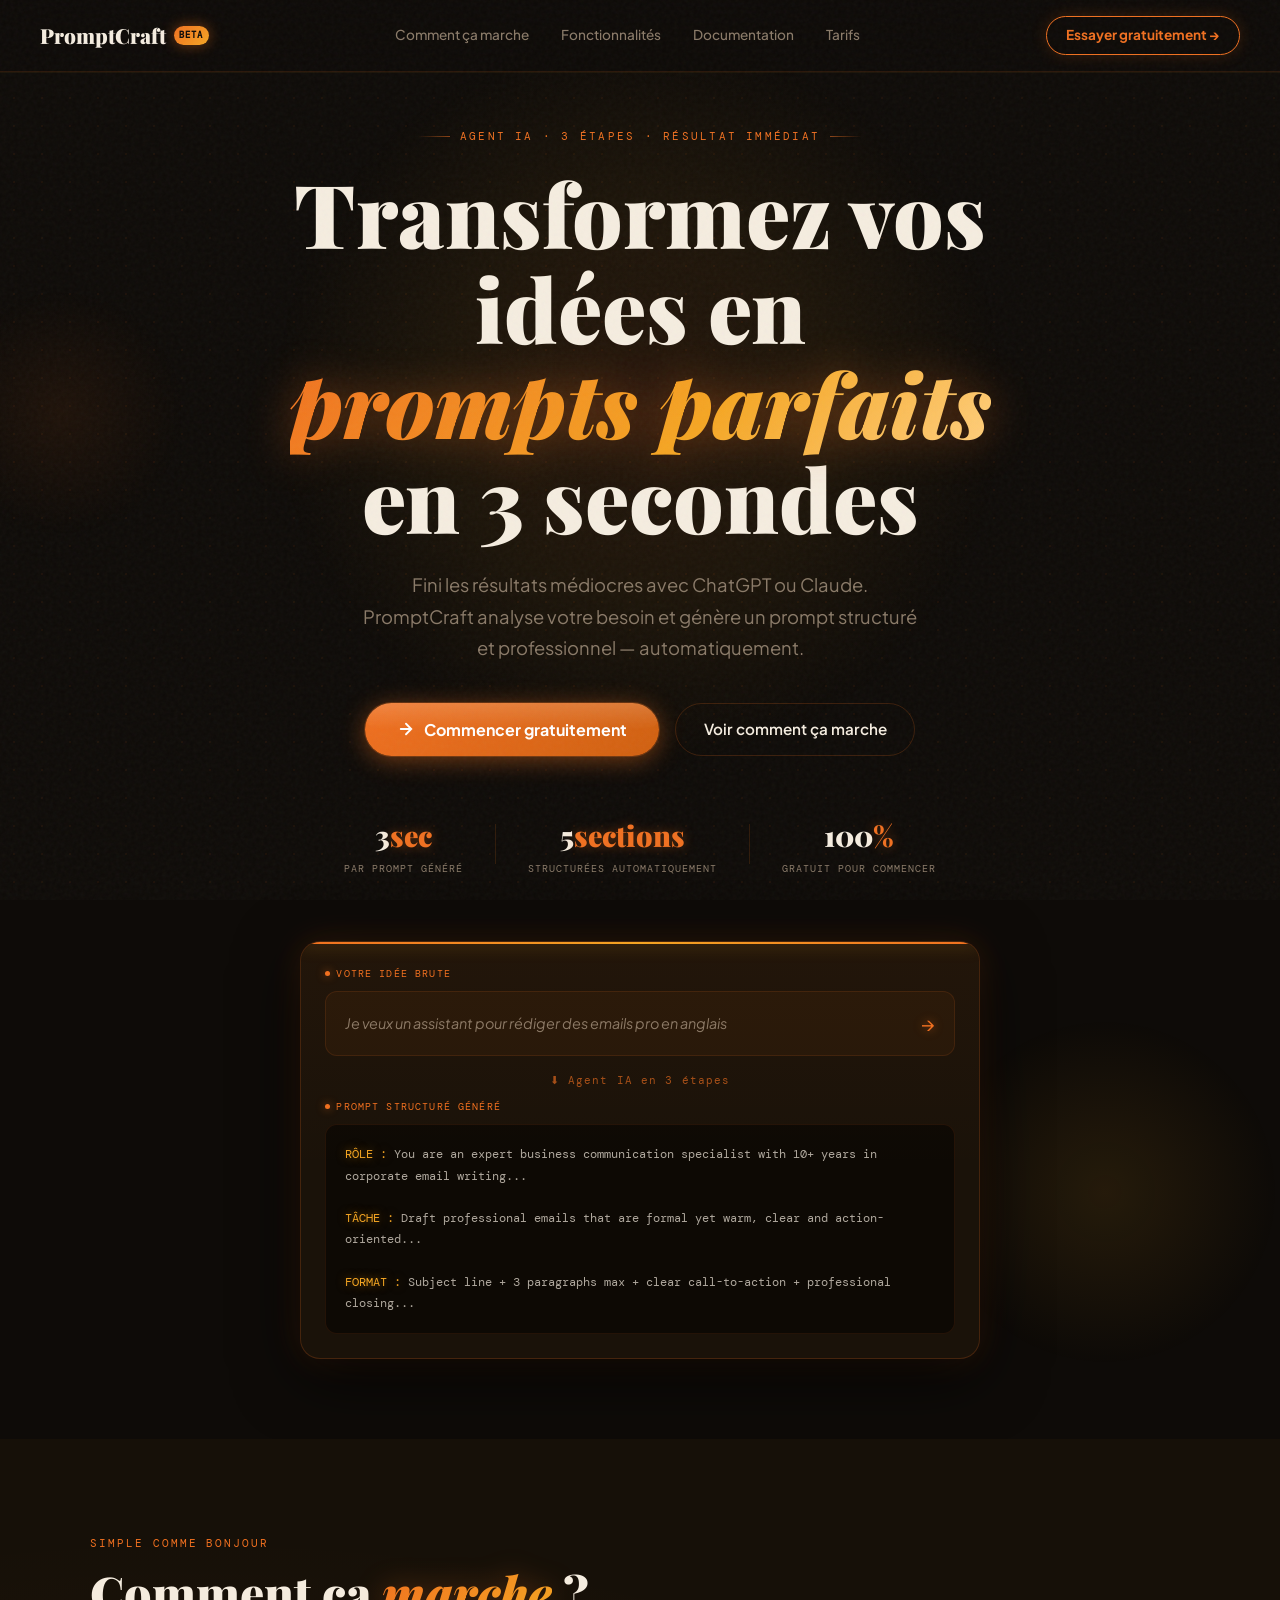
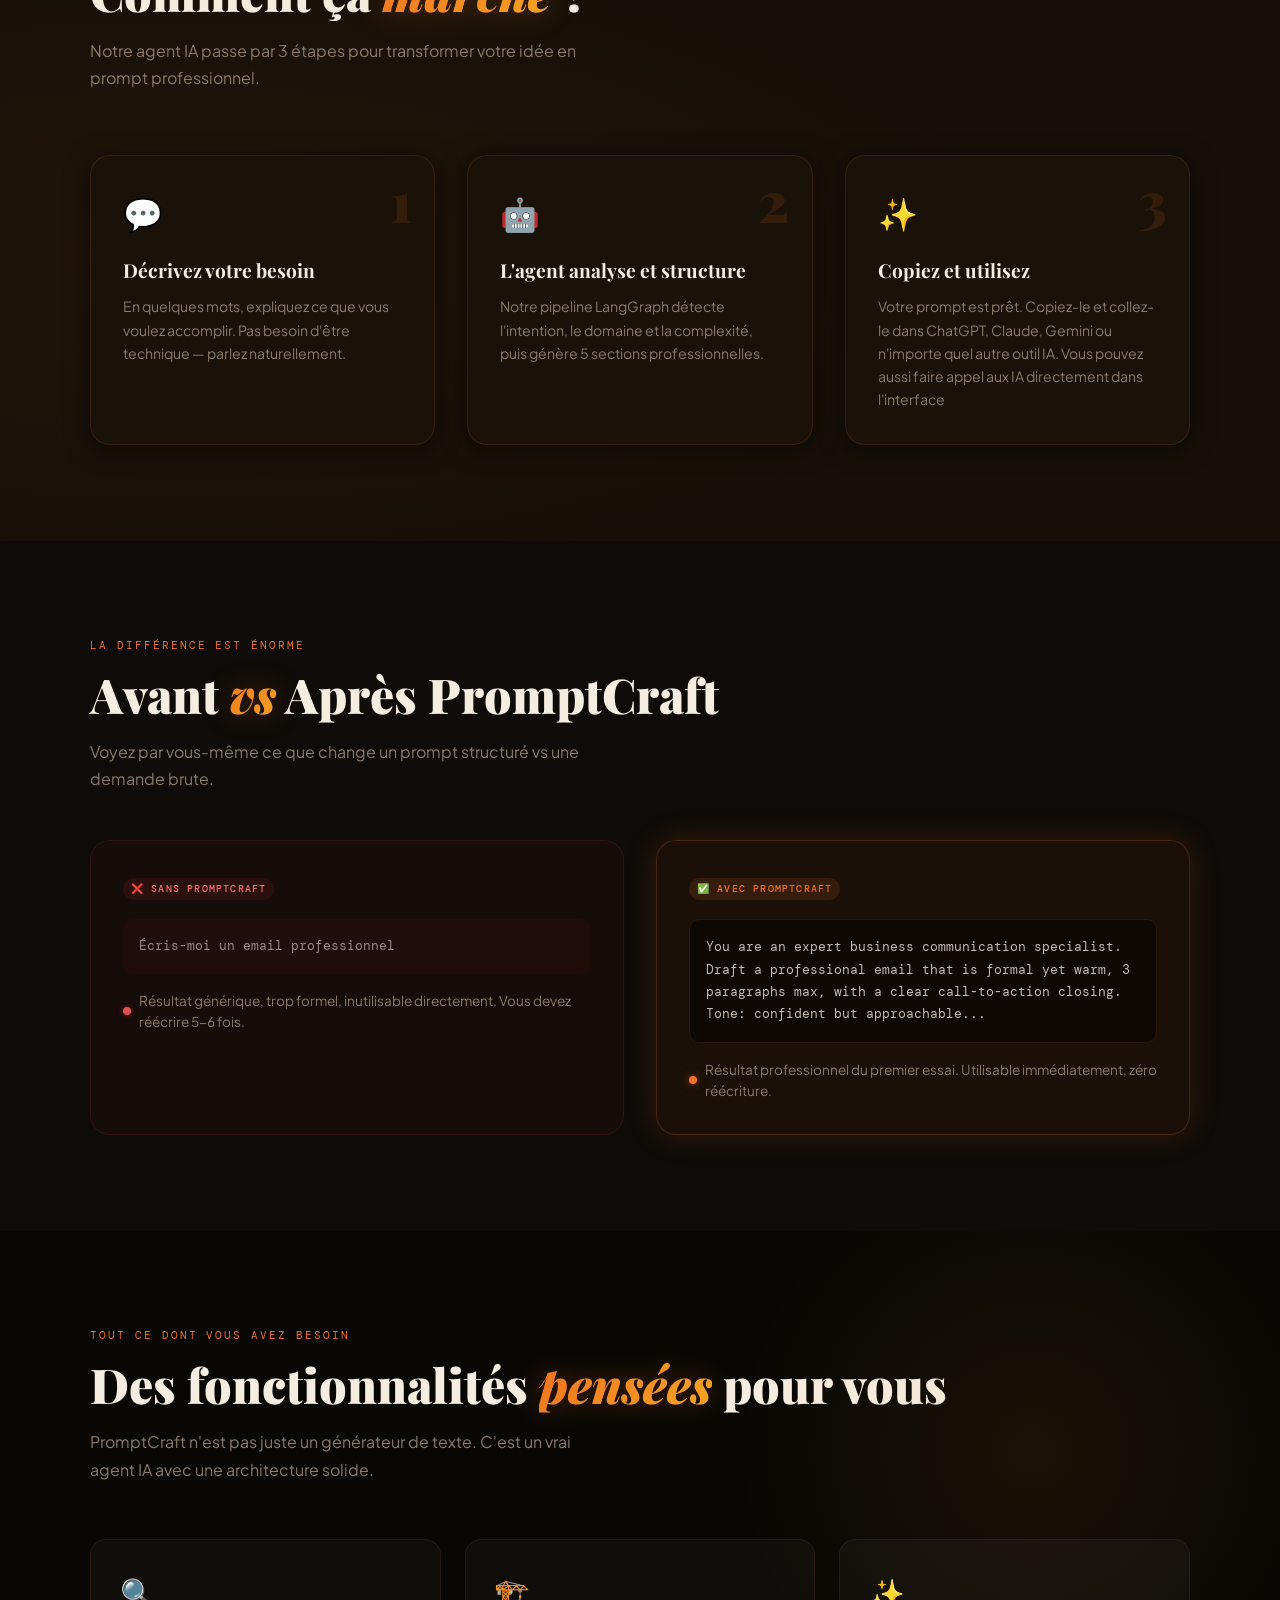
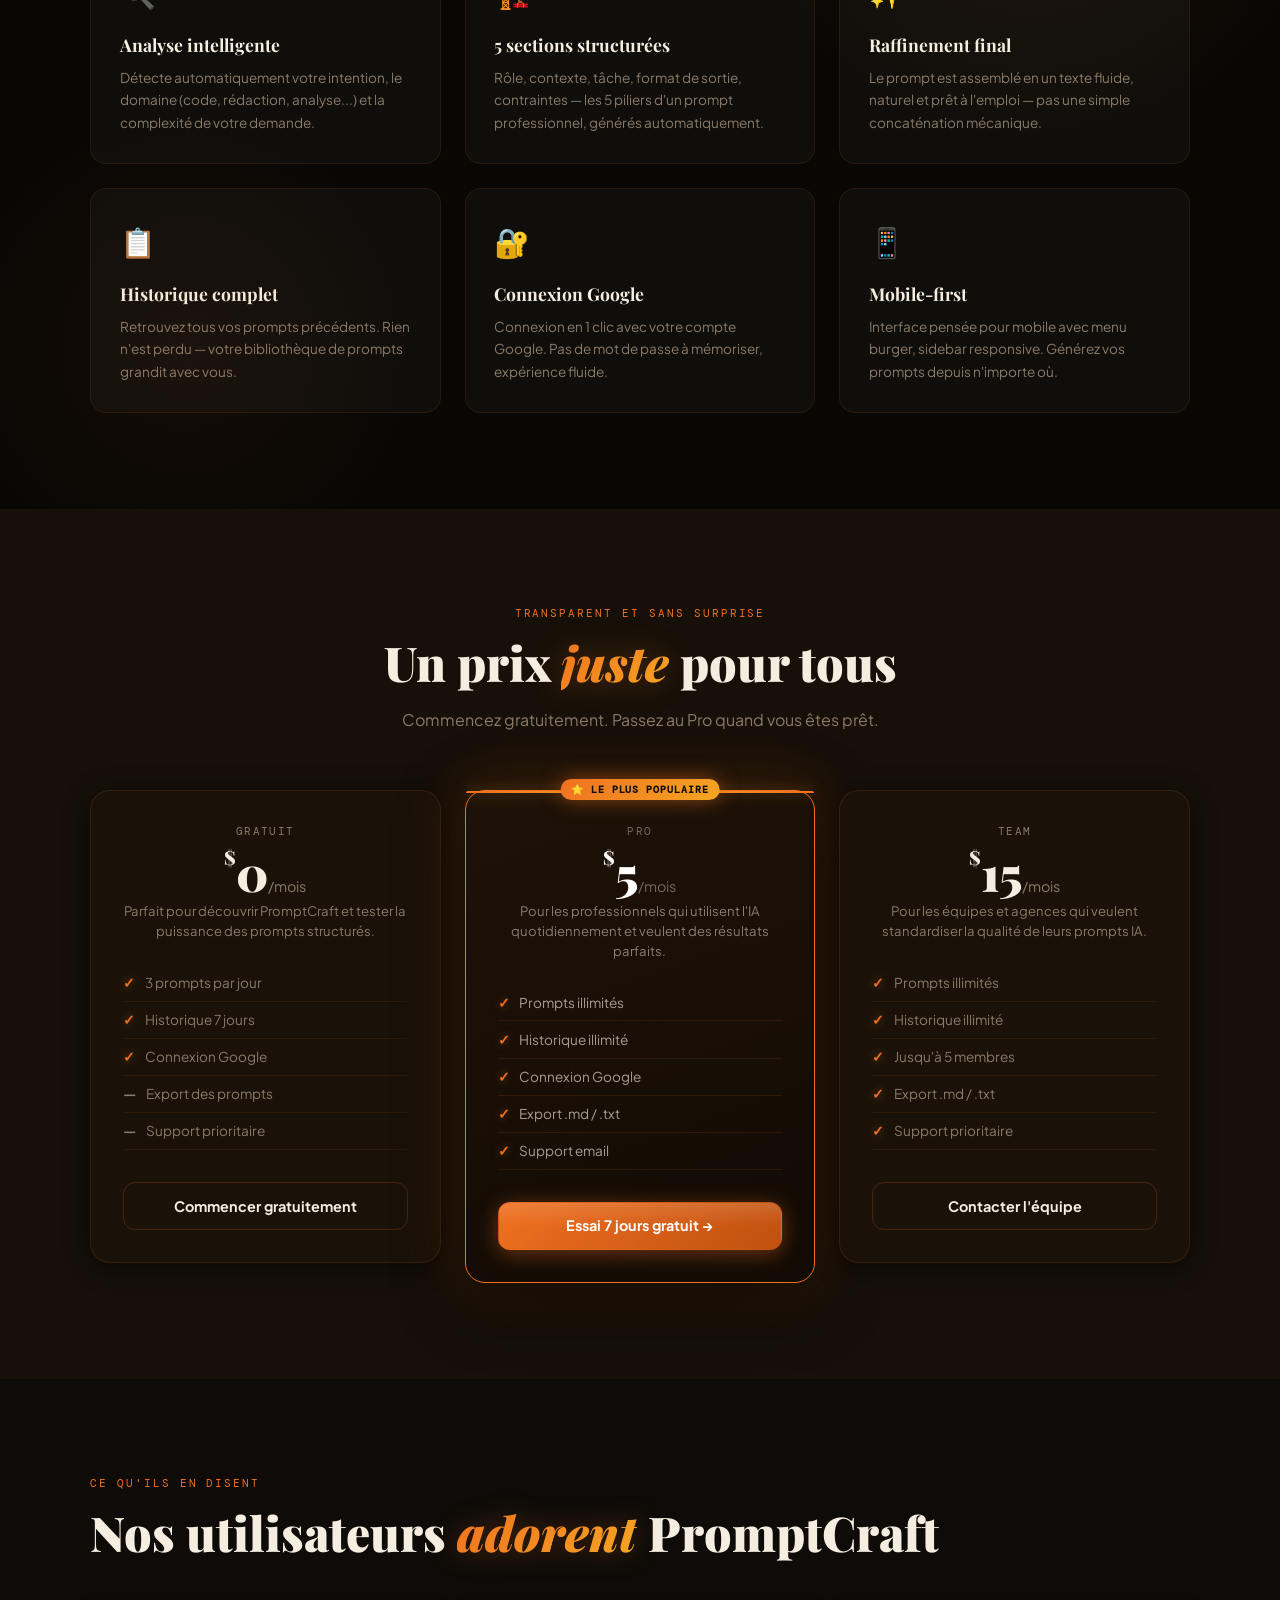
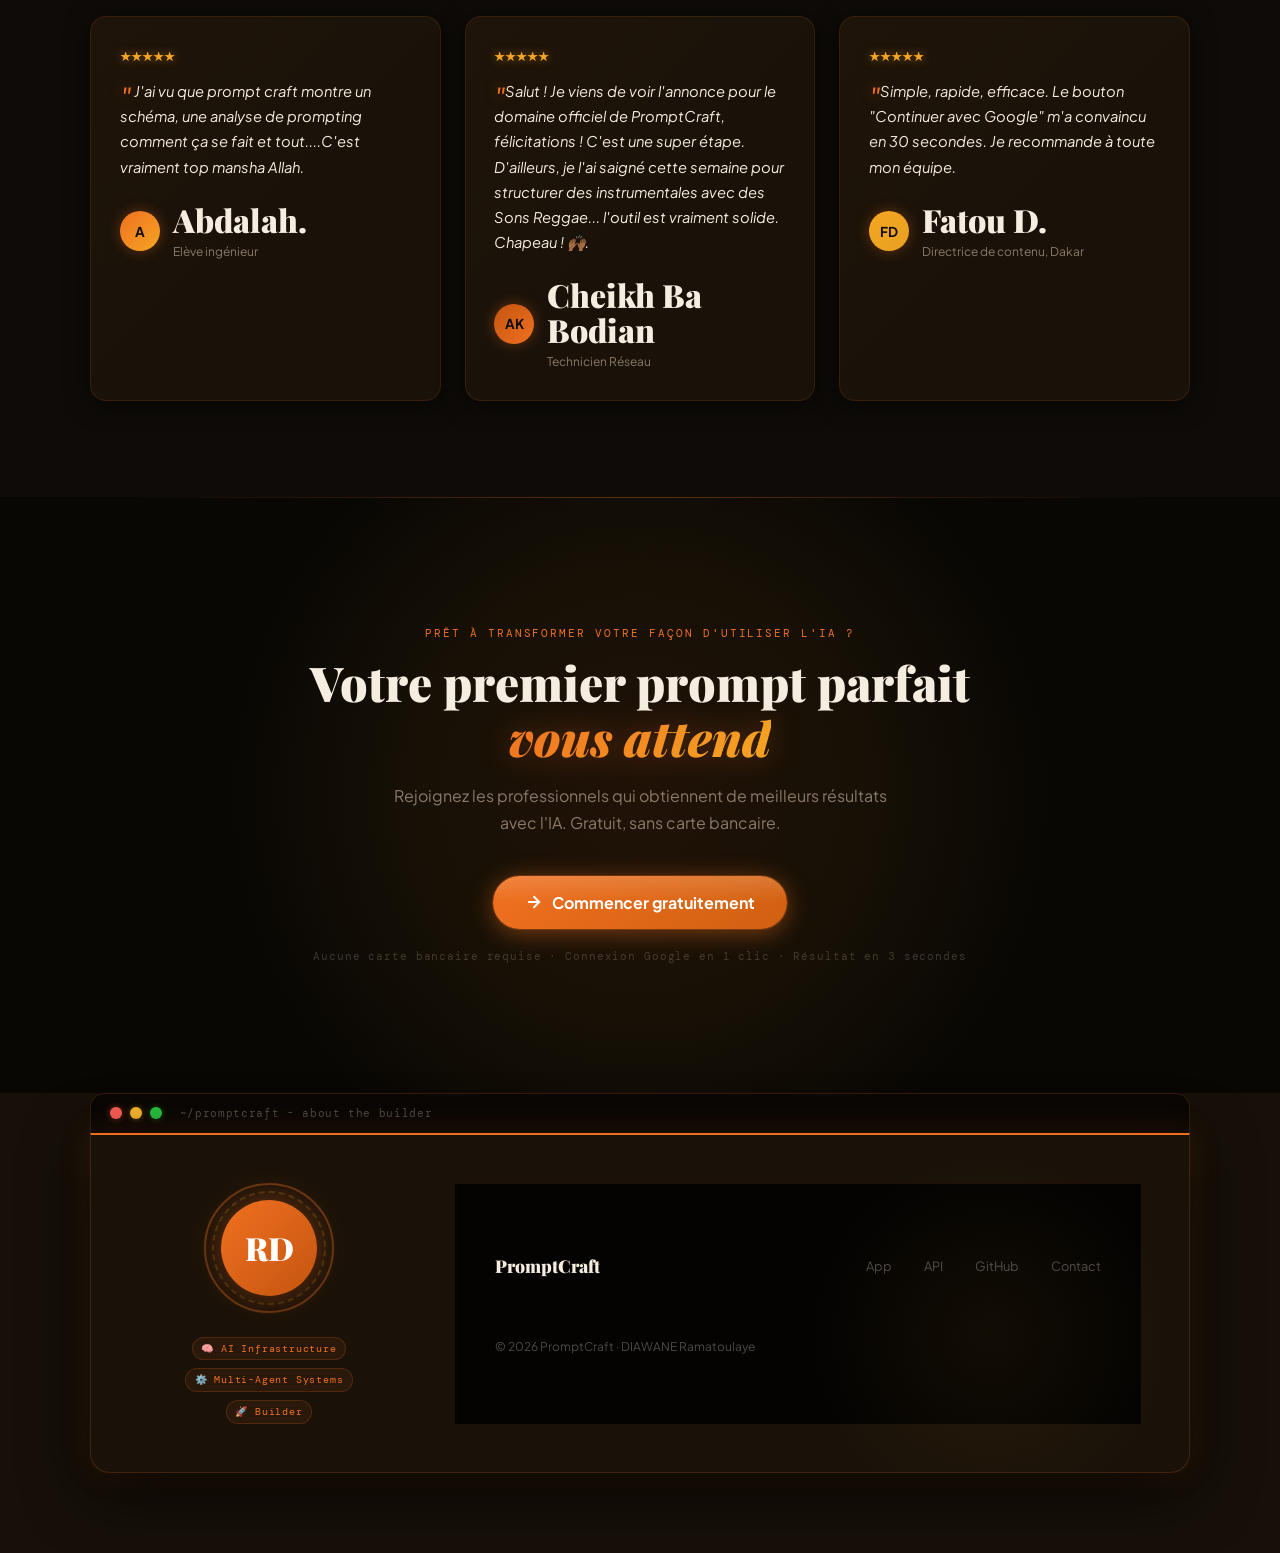
==== commit 0a4c7cbc: "add new fonctionnality" ====
--- a/index.html
+++ b/index.html
@@ -298,56 +298,7 @@
         </div>
       </div>
 
-      <!-- Bio -->
-      <div class="author-right">
-        <div class="author-prompt-line">
-          <span class="prompt-sym">$</span>
-          <span class="prompt-cmd">whoami</span>
-        </div>
-        <h2 class="author-name">DIAWANE Ramatoulaye</h2>
-        <p class="author-role-label">AI Infrastructure Engineer Student</p>
-
-        <p class="author-bio">
-          Je construis des choses qui <em>pensent</em>. PromptCraft est né d'une frustration simple — 
-          passer des heures à reformuler des prompts pour obtenir des résultats corrects. 
-          Alors j'ai décidé d'automatiser ça.
-        </p>
-        <p class="author-bio">
-          Étudiante ingénieure passionnée par l'IA et les systèmes multi-agents, je crois 
-          que la vraie valeur de l'intelligence artificielle se révèle quand on la structure bien. 
-          Chaque projet que je construis est une tentative de rendre l'IA plus <em>utile</em>, 
-          plus <em>précise</em>, plus <em>humaine</em> dans ses réponses.
-        </p>
-        <p class="author-bio last">
-          PromptCraft, c'est moi — une étudiante, un éditeur de code, et beaucoup de café. 
-          Si tu veux échanger sur l'IA, les agents ou juste construire quelque chose ensemble, 
-          ma boîte mail est ouverte.
-        </p>
-
-        <!-- Liens -->
-        <div class="author-links">
-          <a href="https://github.com/Ramadiaw12" target="_blank" class="author-link">
-            <svg viewBox="0 0 24 24" fill="currentColor" width="18" height="18"><path d="M12 2C6.477 2 2 6.477 2 12c0 4.418 2.865 8.167 6.839 9.49.5.092.682-.217.682-.482 0-.237-.009-.868-.013-1.703-2.782.604-3.369-1.34-3.369-1.34-.454-1.156-1.11-1.463-1.11-1.463-.908-.62.069-.608.069-.608 1.003.07 1.531 1.03 1.531 1.03.892 1.529 2.341 1.087 2.91.831.092-.647.35-1.088.636-1.338-2.22-.253-4.555-1.11-4.555-4.943 0-1.091.39-1.984 1.029-2.683-.103-.253-.446-1.27.098-2.647 0 0 .84-.269 2.75 1.025A9.578 9.578 0 0112 6.836c.85.004 1.705.114 2.504.336 1.909-1.294 2.747-1.025 2.747-1.025.546 1.377.202 2.394.1 2.647.64.699 1.028 1.592 1.028 2.683 0 3.842-2.339 4.687-4.566 4.935.359.309.678.919.678 1.852 0 1.336-.012 2.415-.012 2.741 0 .267.18.578.688.48C19.138 20.163 22 16.418 22 12c0-5.523-4.477-10-10-10z"/></svg>
-            GitHub
-          </a>
-          <a href="https://www.linkedin.com/in/ramatoulaye-diawane" target="_blank" class="author-link">
-            <svg viewBox="0 0 24 24" fill="currentColor" width="18" height="18"><path d="M20.447 20.452h-3.554v-5.569c0-1.328-.027-3.037-1.852-3.037-1.853 0-2.136 1.445-2.136 2.939v5.667H9.351V9h3.414v1.561h.046c.477-.9 1.637-1.85 3.37-1.85 3.601 0 4.267 2.37 4.267 5.455v6.286zM5.337 7.433a2.062 2.062 0 01-2.063-2.065 2.064 2.064 0 112.063 2.065zm1.782 13.019H3.555V9h3.564v11.452zM22.225 0H1.771C.792 0 0 .774 0 1.729v20.542C0 23.227.792 24 1.771 24h20.451C23.2 24 24 23.227 24 22.271V1.729C24 .774 23.2 0 22.222 0h.003z"/></svg>
-            LinkedIn
-          </a>
-          <a href="mailto:rdiawane2001@gmail.com" class="author-link">
-            <svg viewBox="0 0 24 24" fill="none" stroke="currentColor" stroke-width="2" stroke-linecap="round" stroke-linejoin="round" width="18" height="18"><path d="M4 4h16c1.1 0 2 .9 2 2v12c0 1.1-.9 2-2 2H4c-1.1 0-2-.9-2-2V6c0-1.1.9-2 2-2z"/><polyline points="22,6 12,13 2,6"/></svg>
-            rdiawane2001@gmail.com
-          </a>
-            <a href="https://superrama.netlify.app" target="_blank" class="author-link">
-              🌐 Portfolio
-            </a>
-        </div>
-      </div>
-
-    </div>
-  </div>
-</section>
-
+      
 
 
 <!-- FOOTER -->
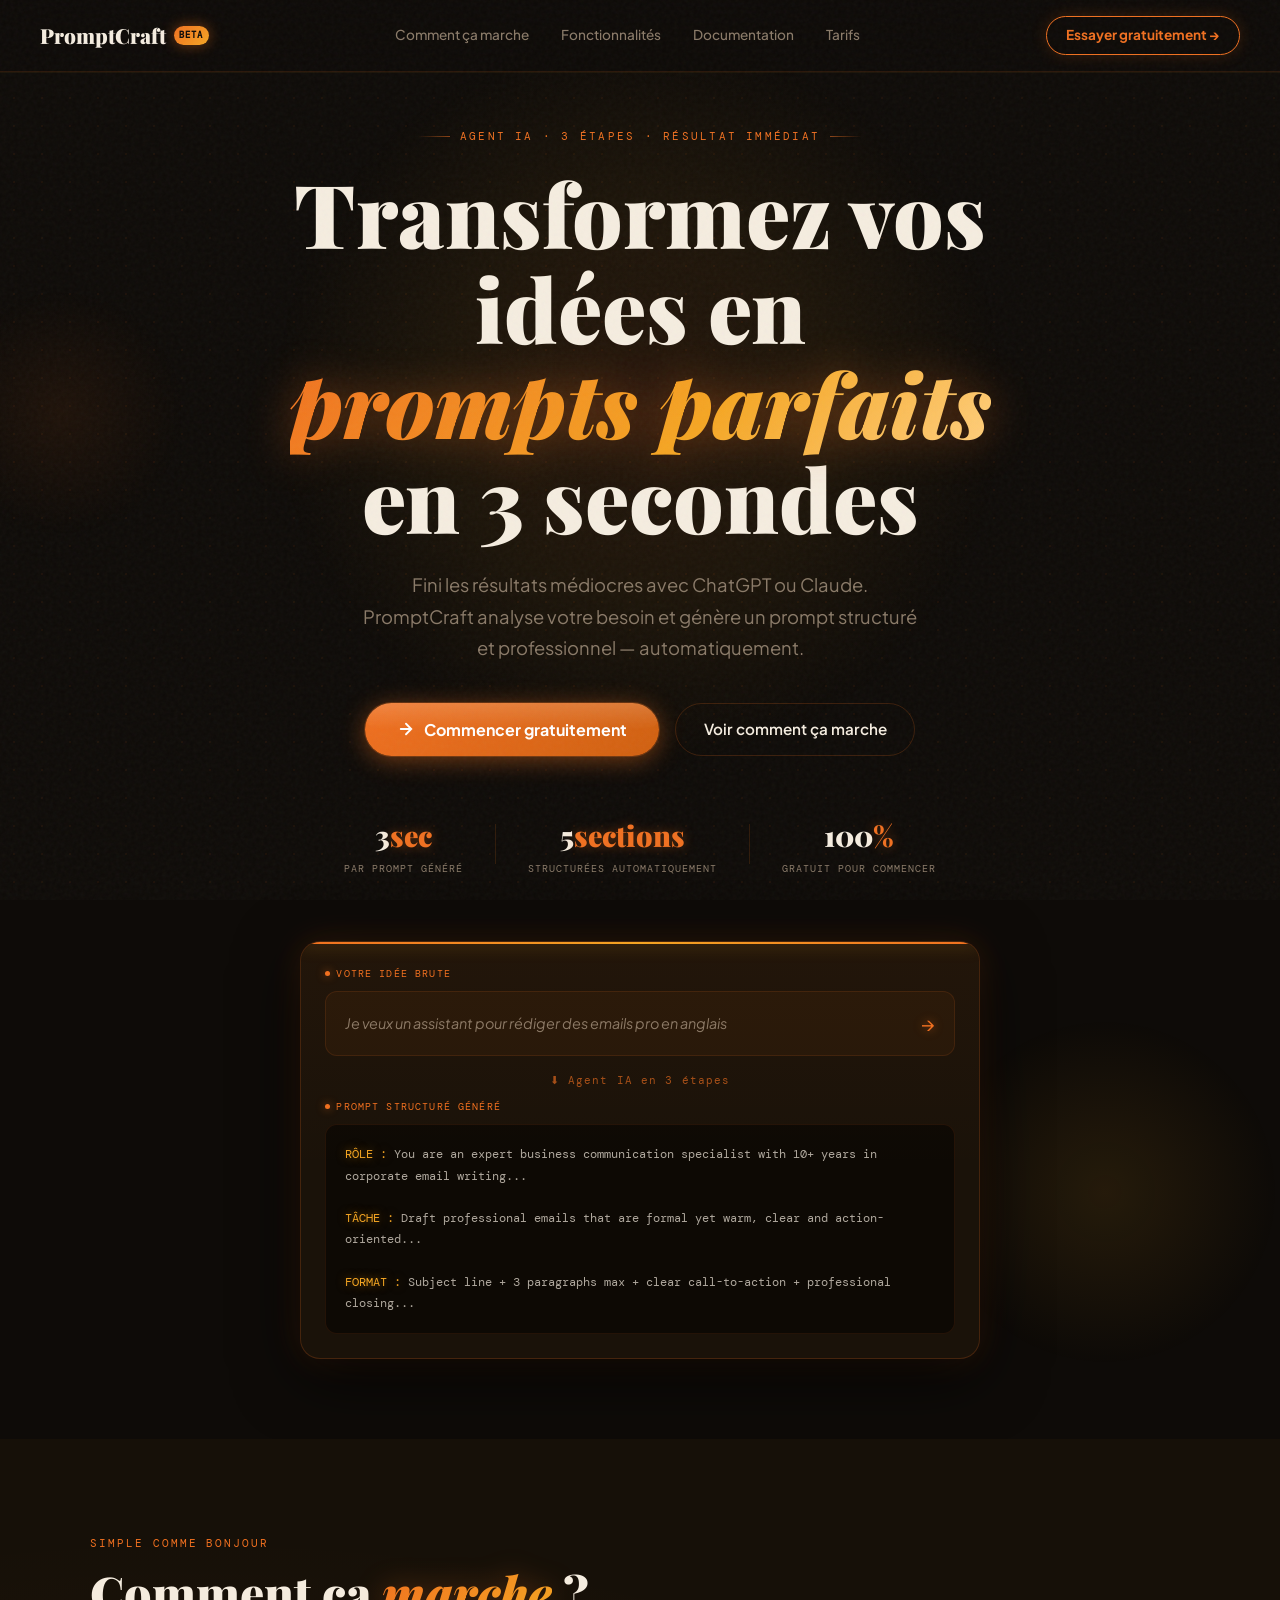
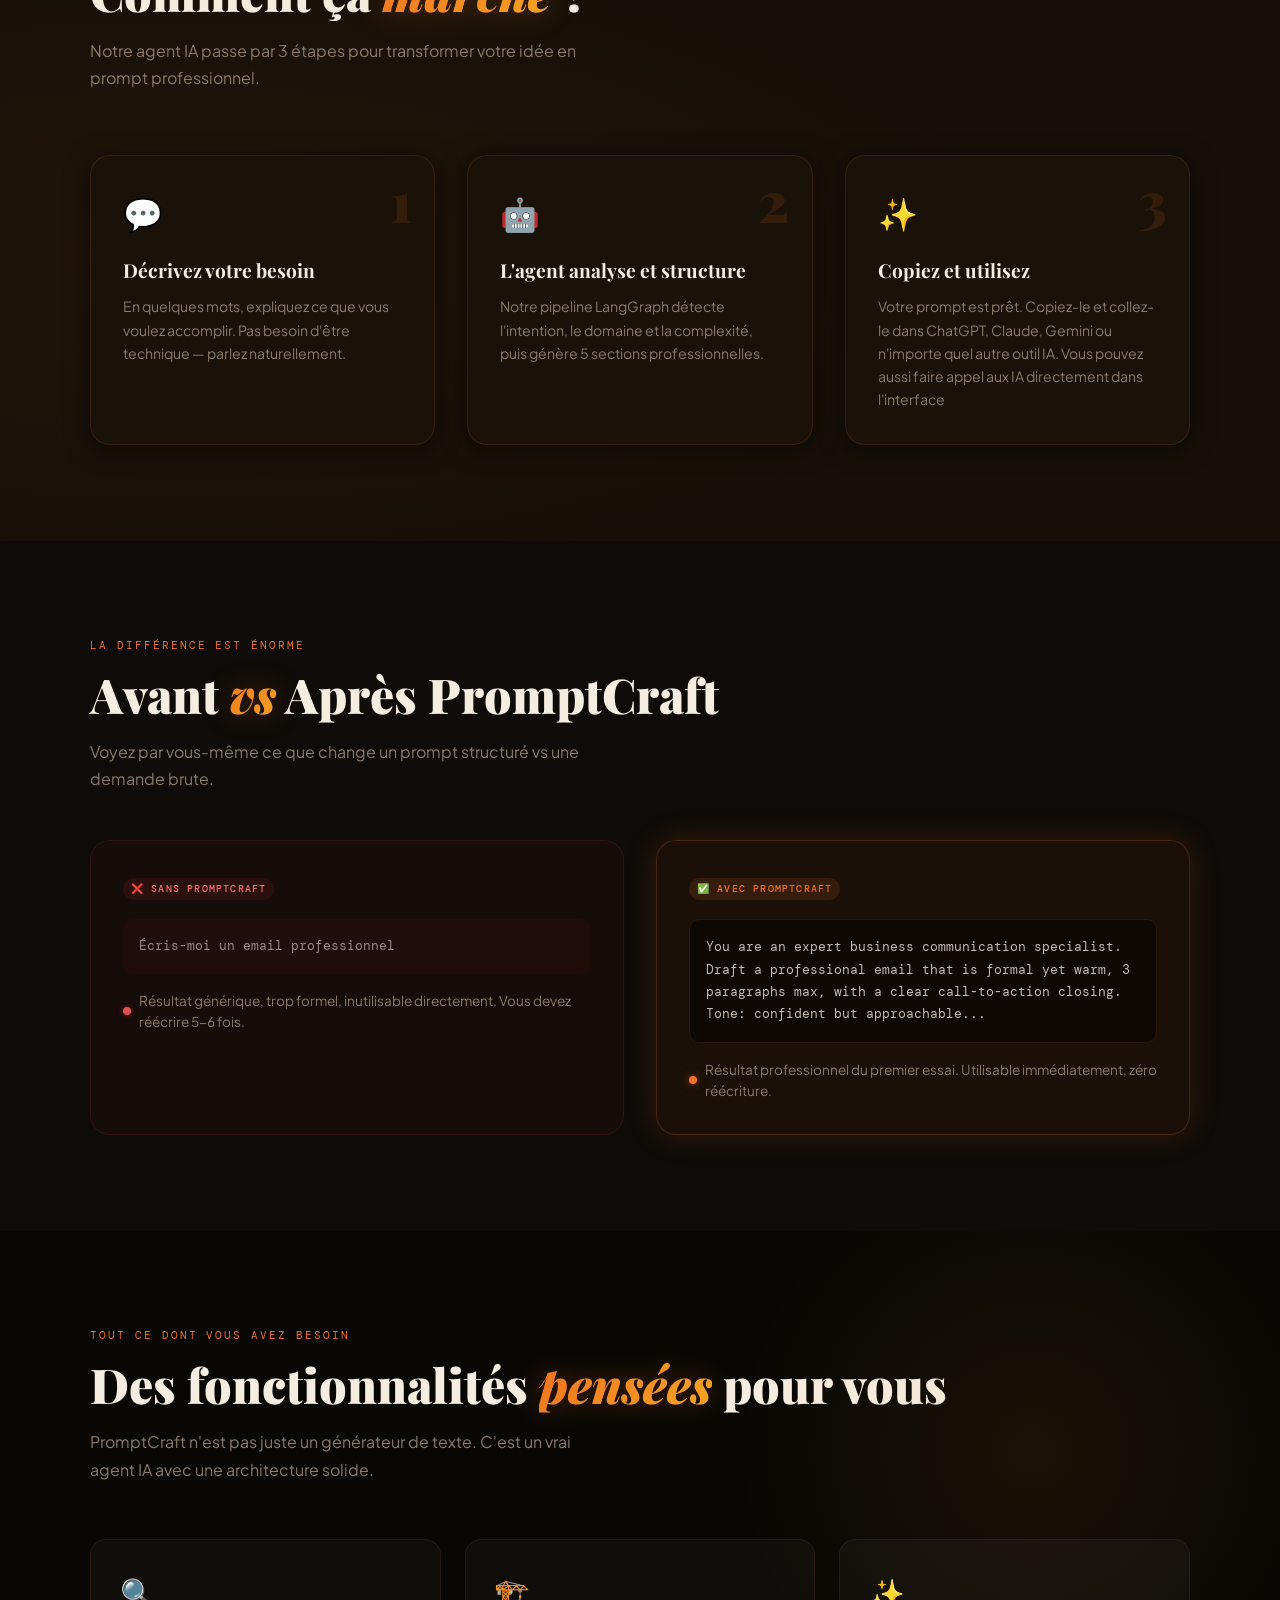
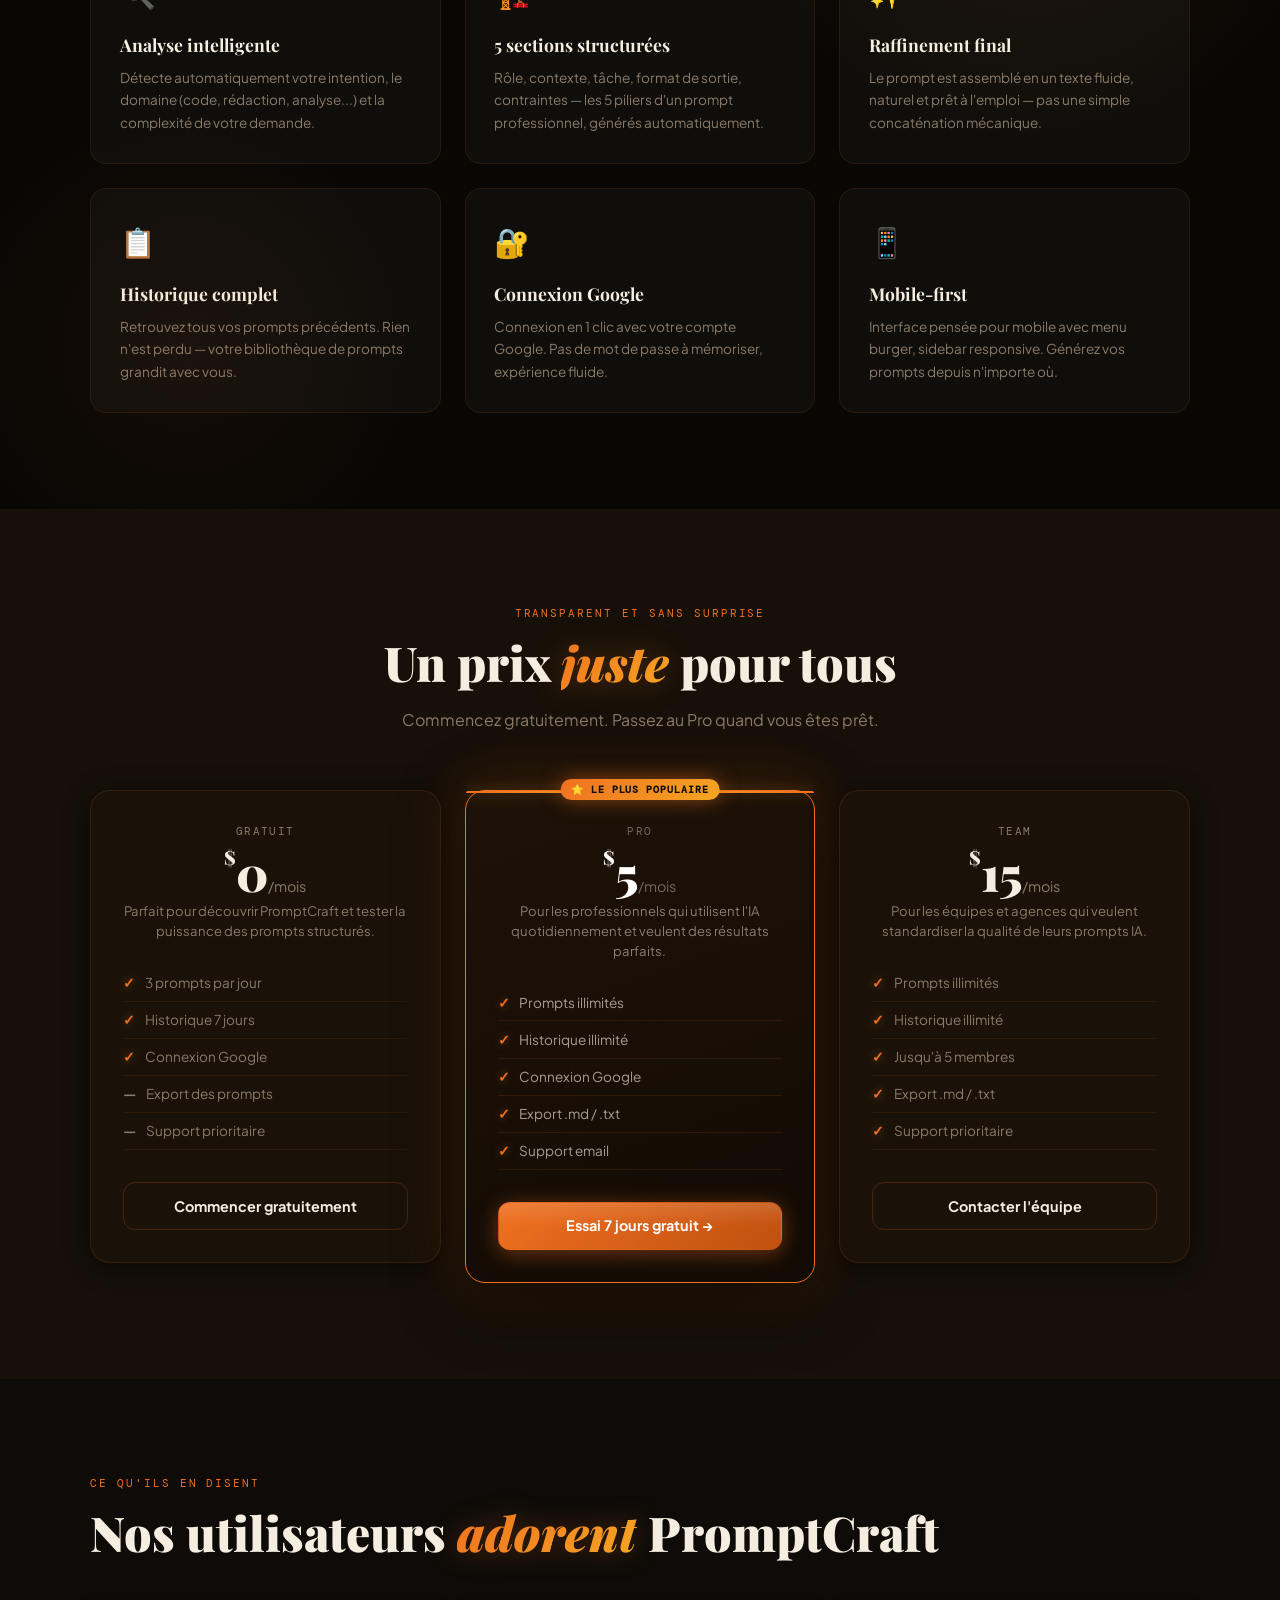
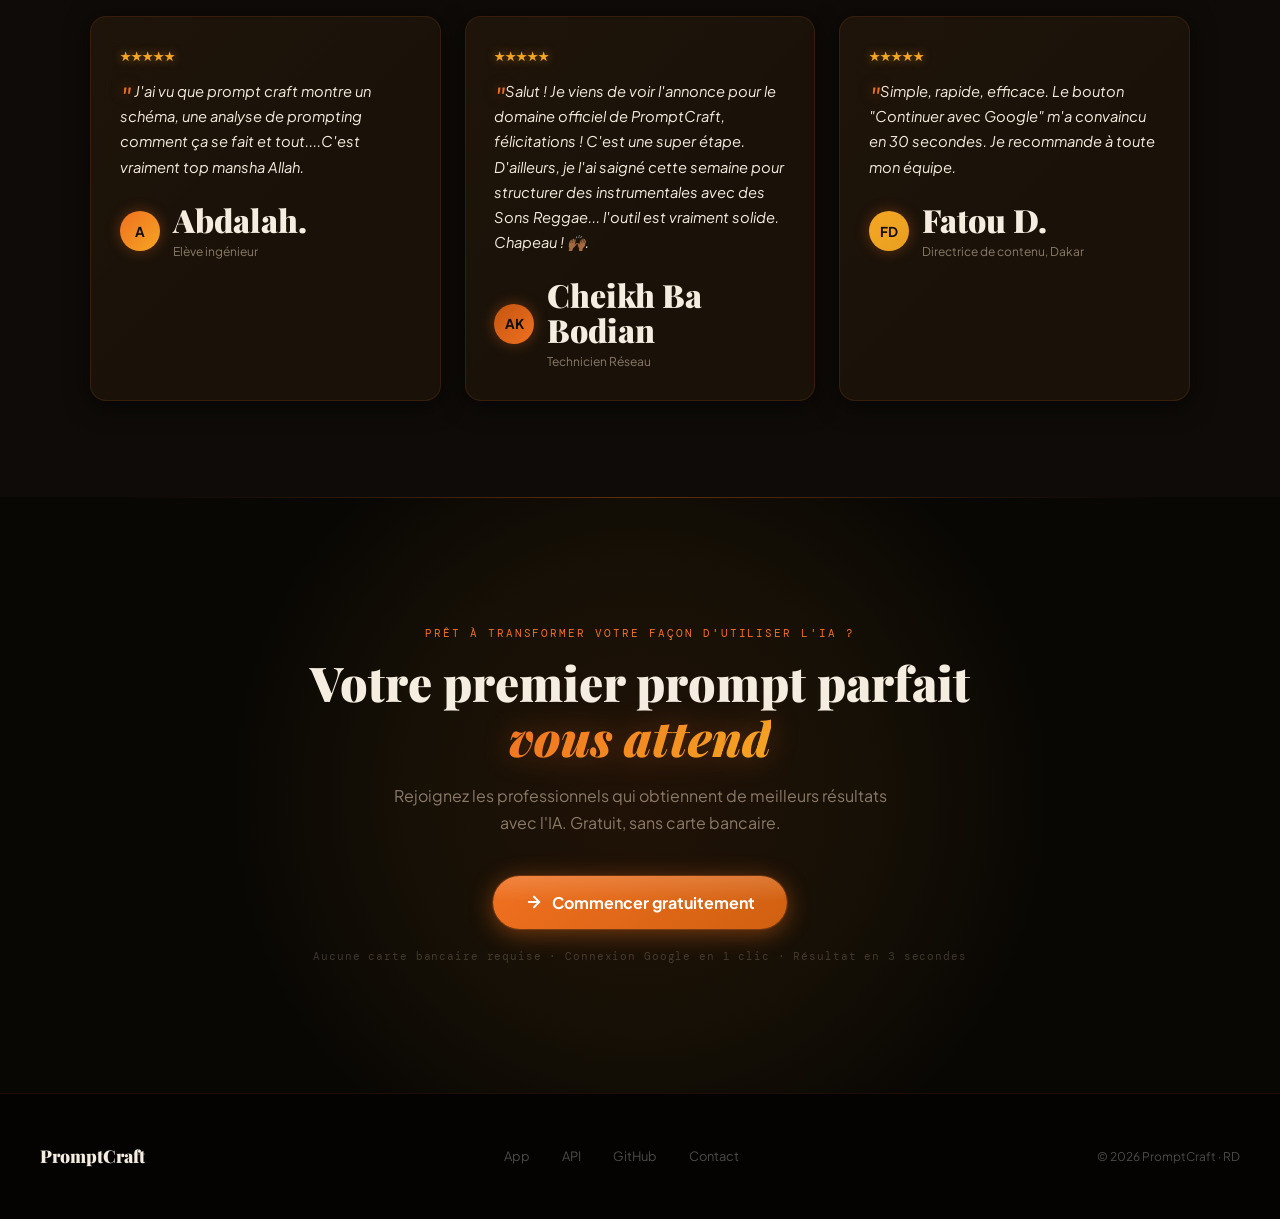
==== commit e6c0f714: "add new fonctionnality" ====
--- a/index.html
+++ b/index.html
@@ -273,32 +273,8 @@
 </section>
 
 
-<!-- AUTEUR -->
-<section class="author-section">
-  <div class="container">
-    <div class="author-terminal-header">
-      <span class="terminal-dot red"></span>
-      <span class="terminal-dot yellow"></span>
-      <span class="terminal-dot green"></span>
-      <span class="terminal-title">~/promptcraft - about the builder</span>
-    </div>
-    <div class="author-inner reveal">
-
-      <!-- Avatar & identité -->
-      <div class="author-left">
-        <div class="author-avatar-wrap">
-          <div class="author-avatar-ring"></div>
-          <div class="author-avatar-ring ring2"></div>
-          <div class="author-initials">RD</div>
-        </div>
-        <div class="author-badge-row">
-          <span class="author-chip">🧠 AI Infrastructure</span>
-          <span class="author-chip">⚙️ Multi-Agent Systems</span>
-          <span class="author-chip">🚀 Builder</span>
-        </div>
-      </div>
-
-      
+
+
 
 
 <!-- FOOTER -->
@@ -310,7 +286,7 @@
     <a href="https://github.com/Ramadiaw12" target="_blank">GitHub</a>
     <a href="mailto:superrama86@gmail.com">Contact</a>
   </div>
-  <div class="footer-copy">© 2026 PromptCraft · DIAWANE Ramatoulaye</div>
+  <div class="footer-copy">© 2026 PromptCraft · RD</div>
 </footer>
 
 <script src="app.js"></script>
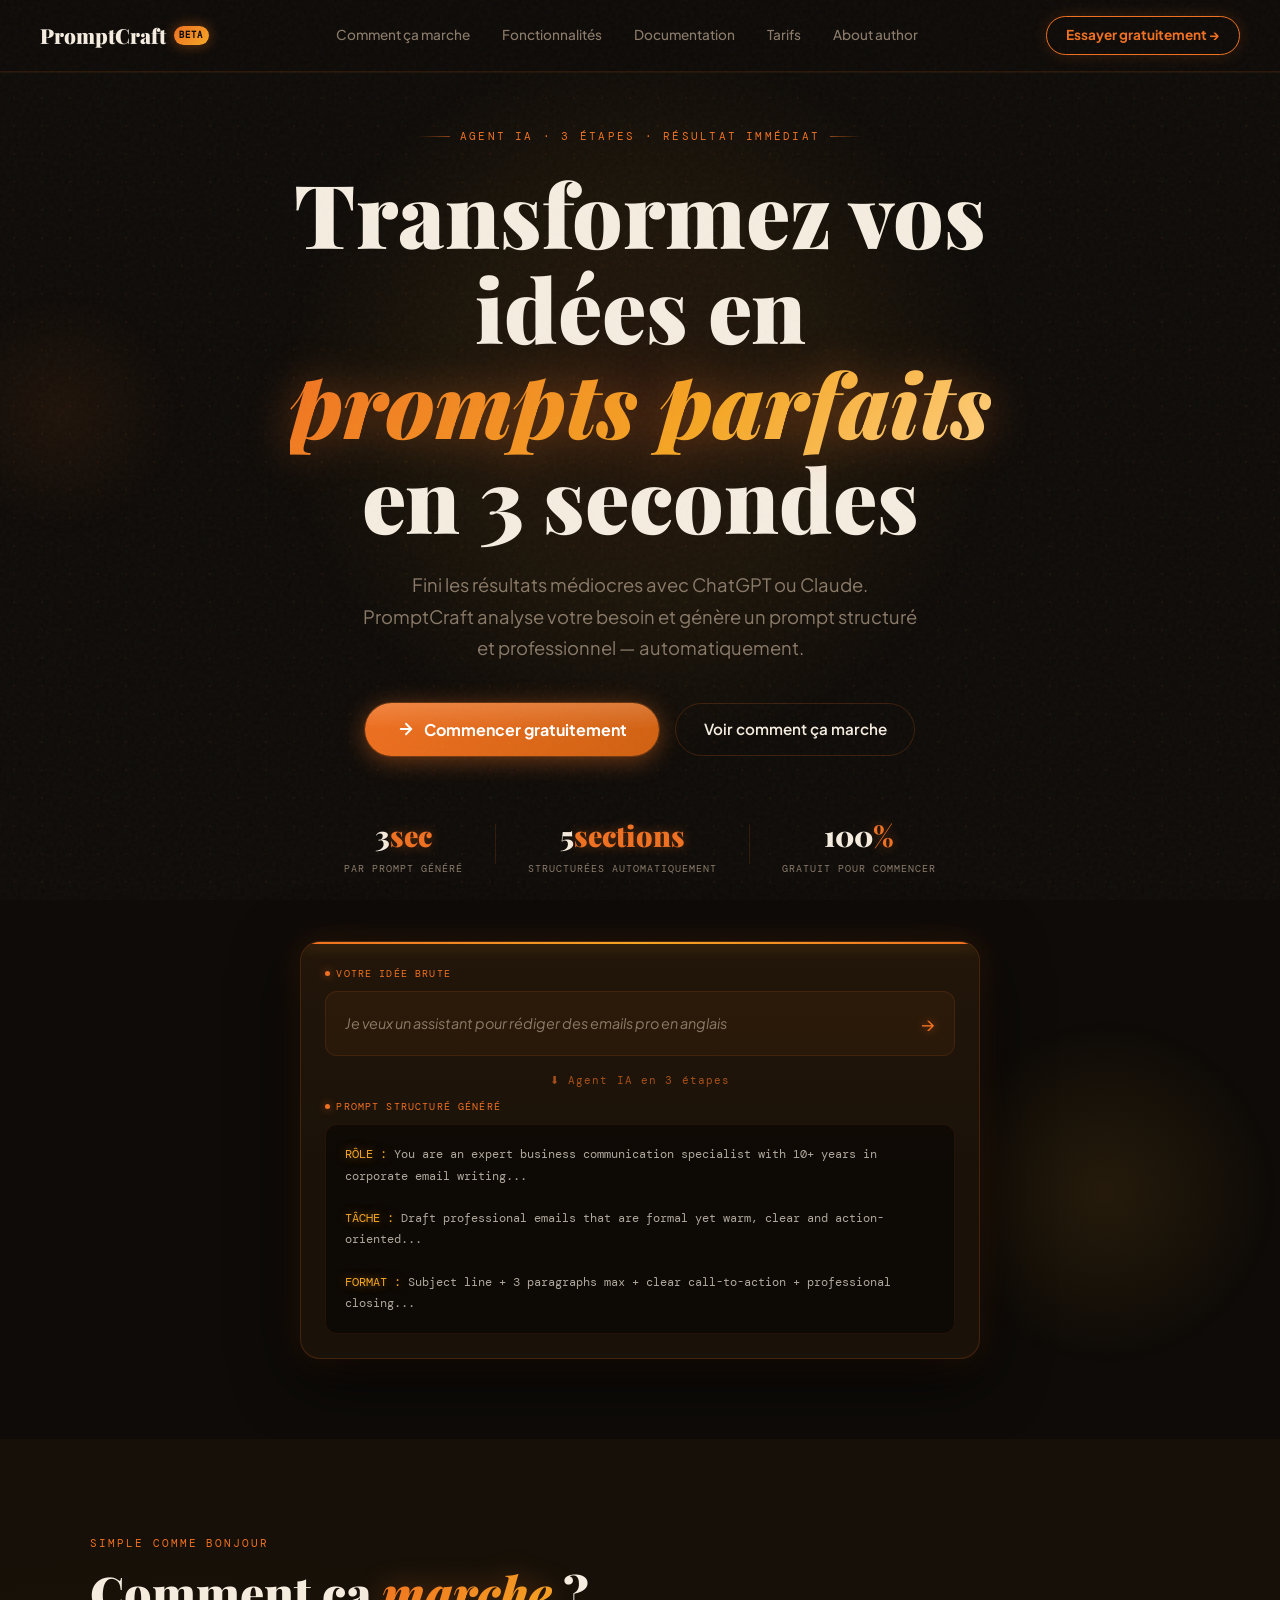
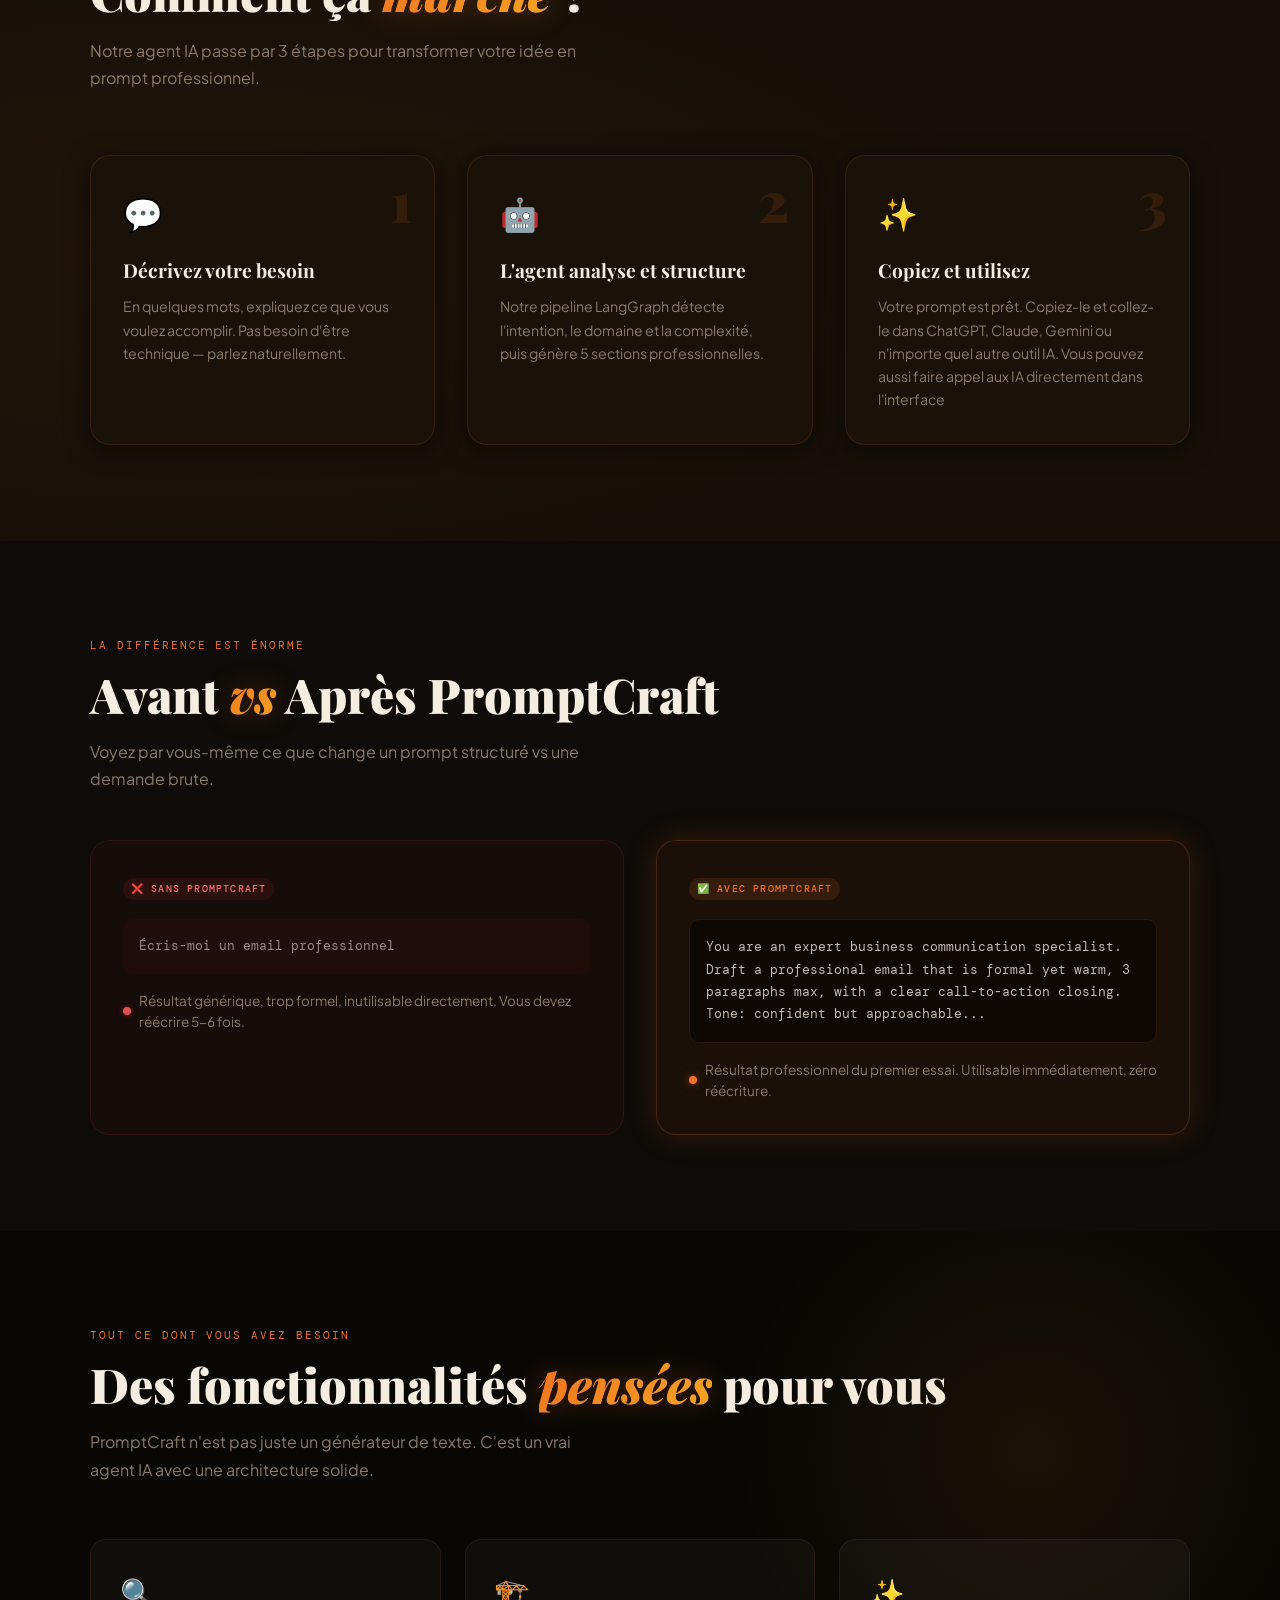
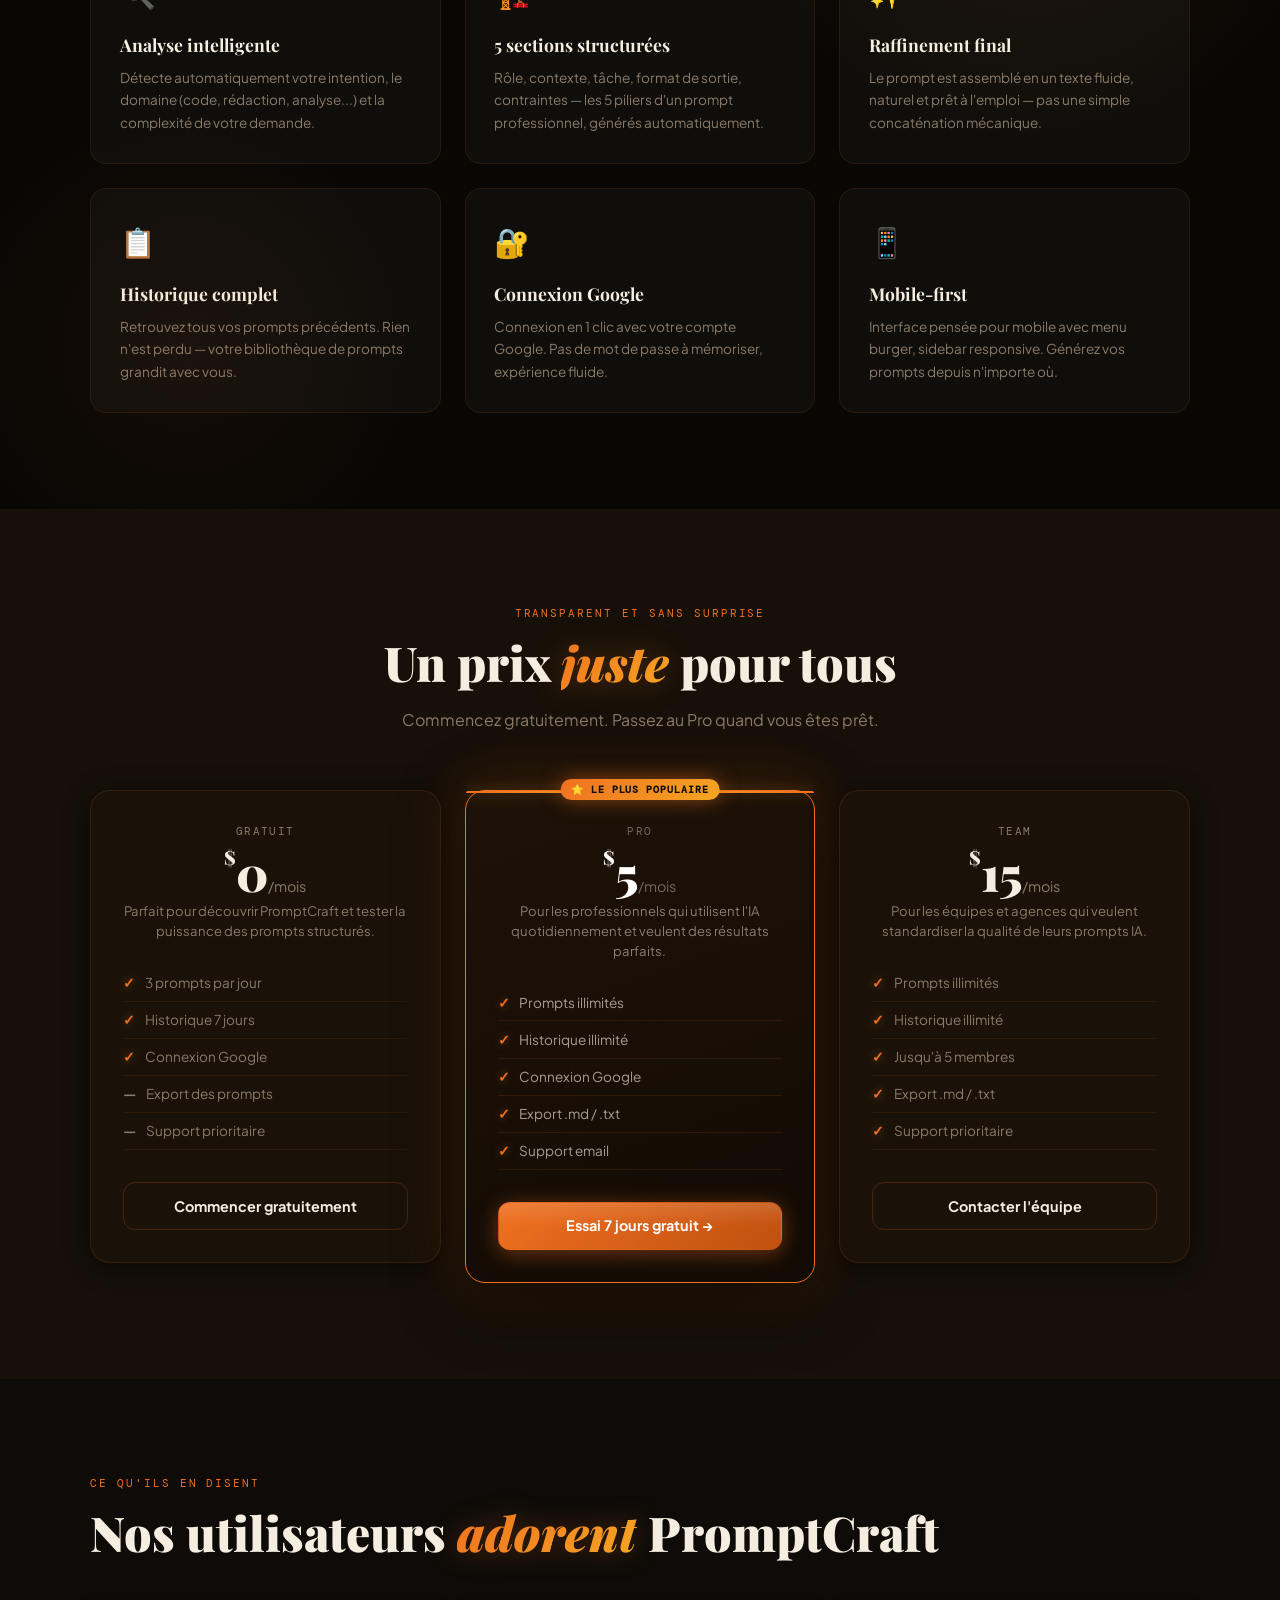
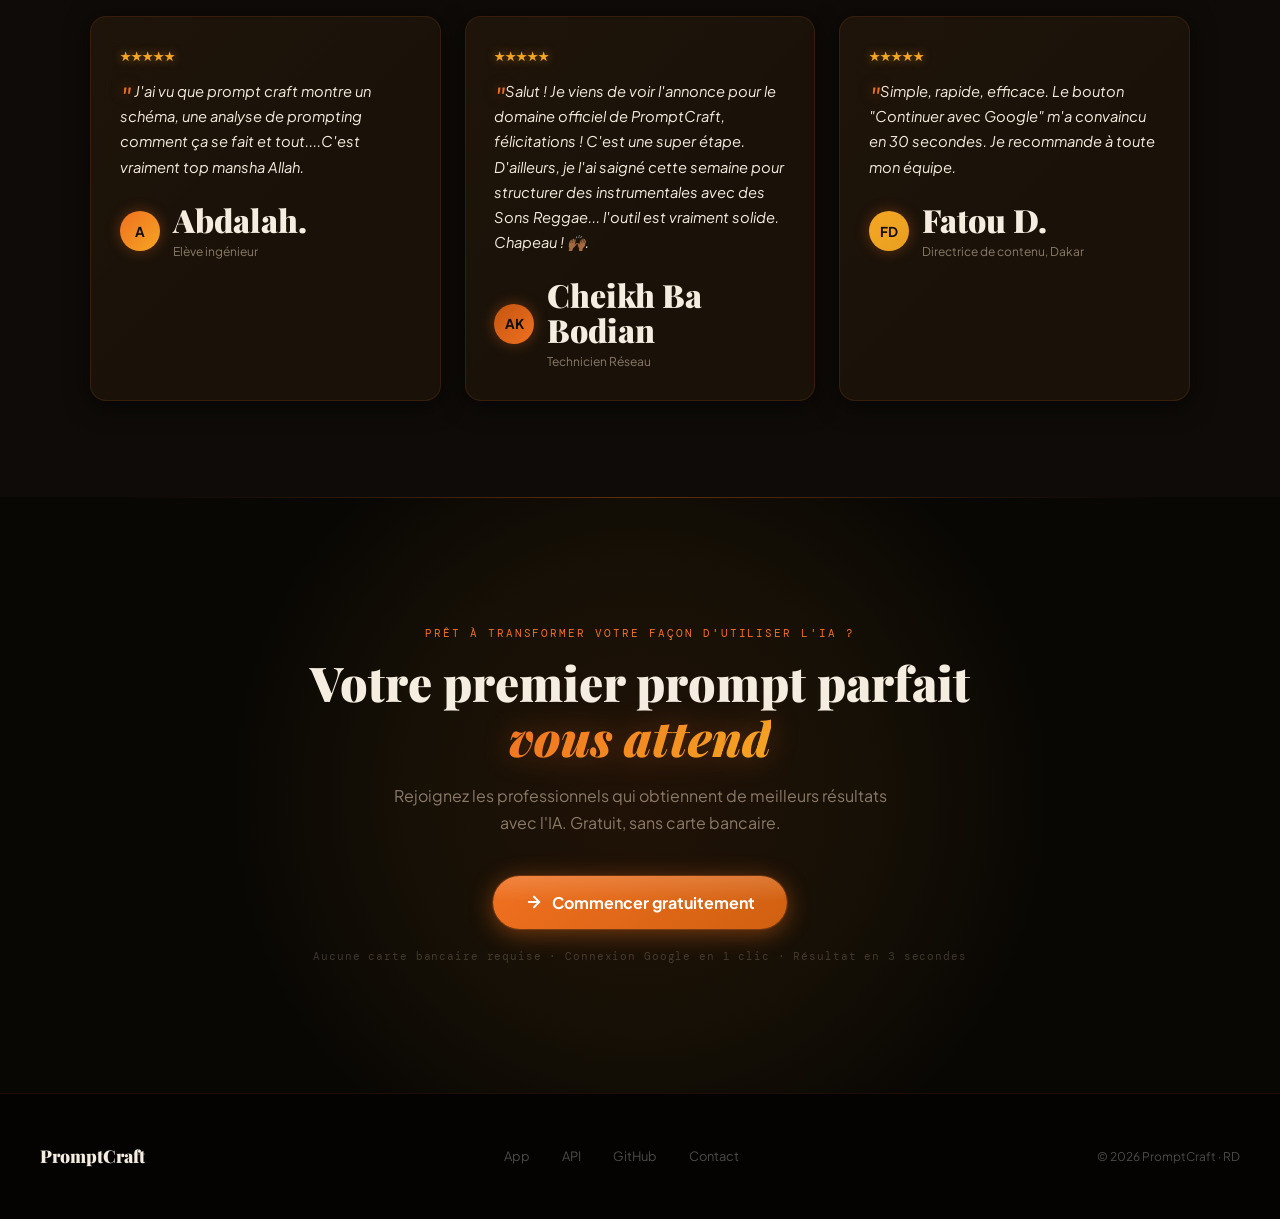
==== commit c57f954f: "style new page" ====
--- a/index.html
+++ b/index.html
@@ -9,6 +9,7 @@
   <link rel="stylesheet" href="style.css">
 
 </head>
+
 <body>
 
 <!--  NAV  -->
@@ -19,6 +20,7 @@
     <a href="#fonctionnalites">Fonctionnalités</a>
     <a href="#documentation">Documentation</a>
     <a href="#tarifs">Tarifs</a>
+    <a href="me.html">About author</a>
   </div>
   <a href="https://getpromptcraft.org" class="nav-cta" target="_blank">Essayer gratuitement →</a>
 </nav>
